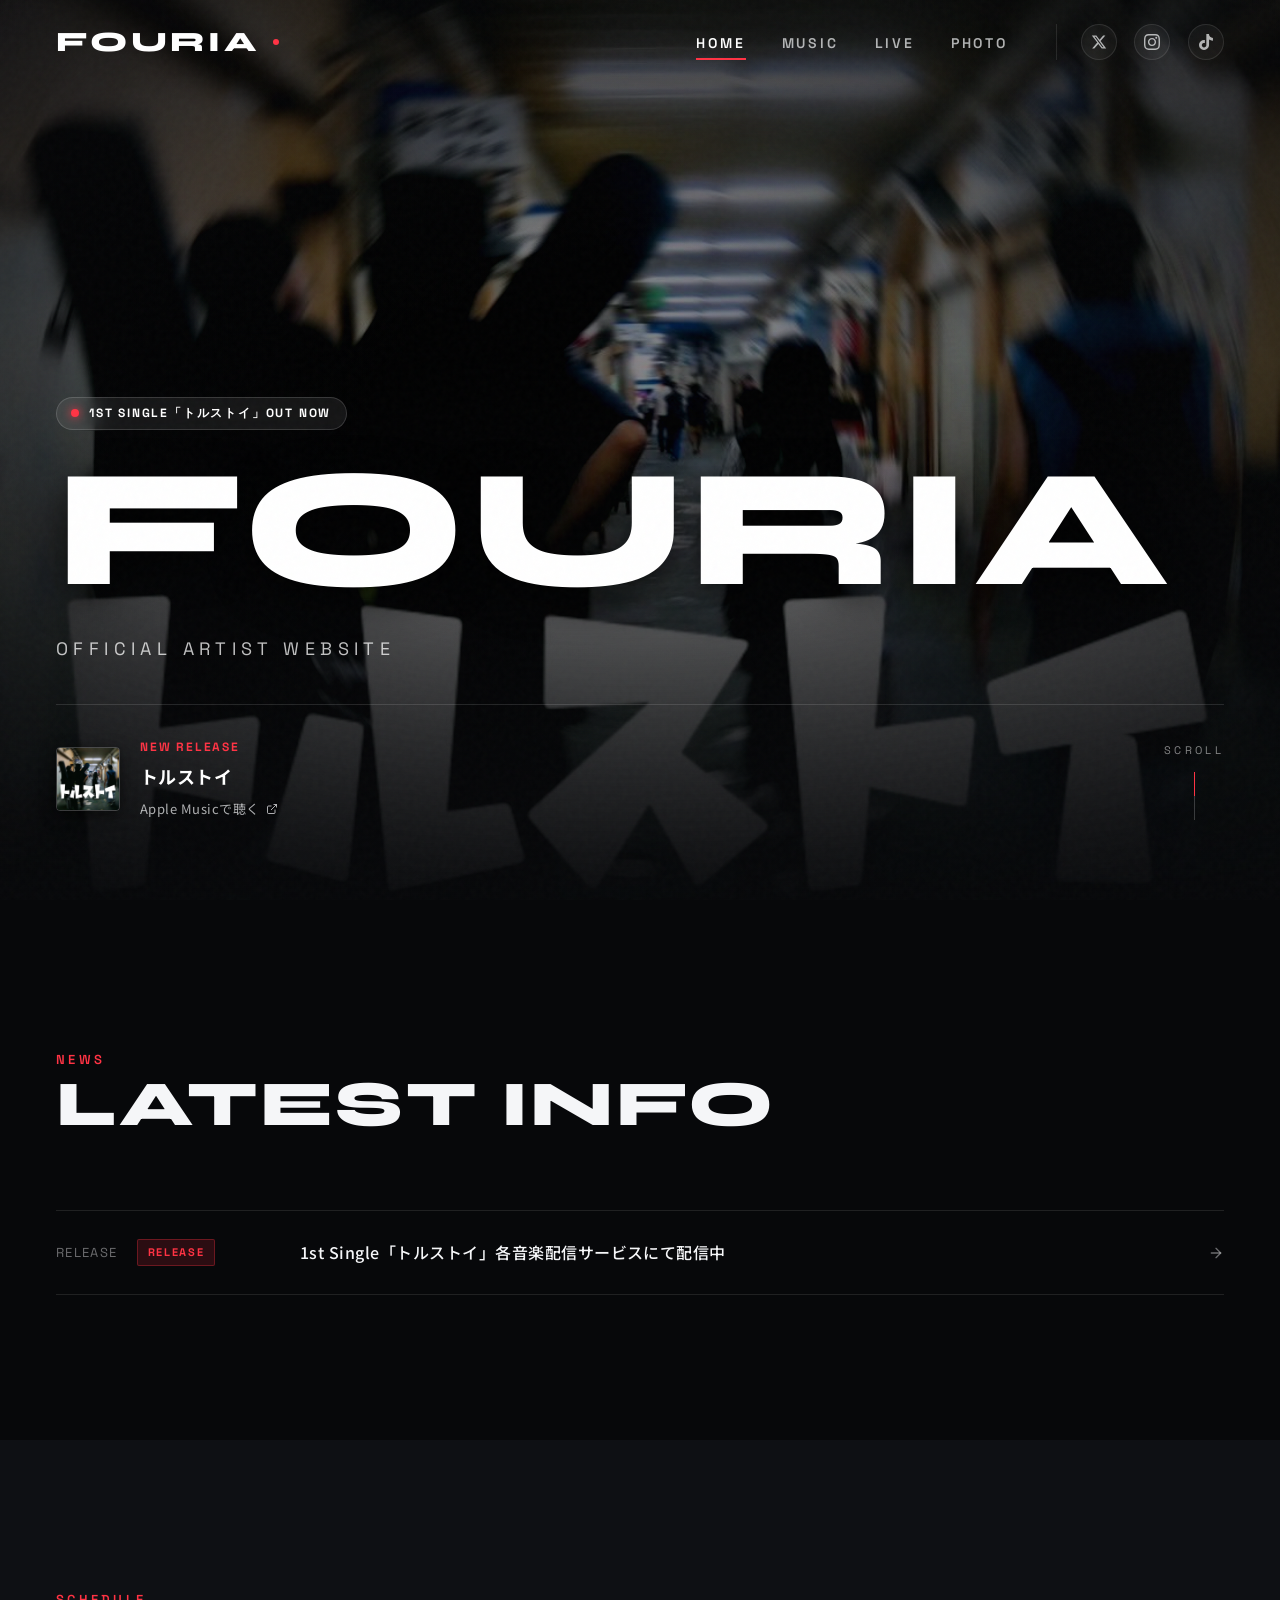
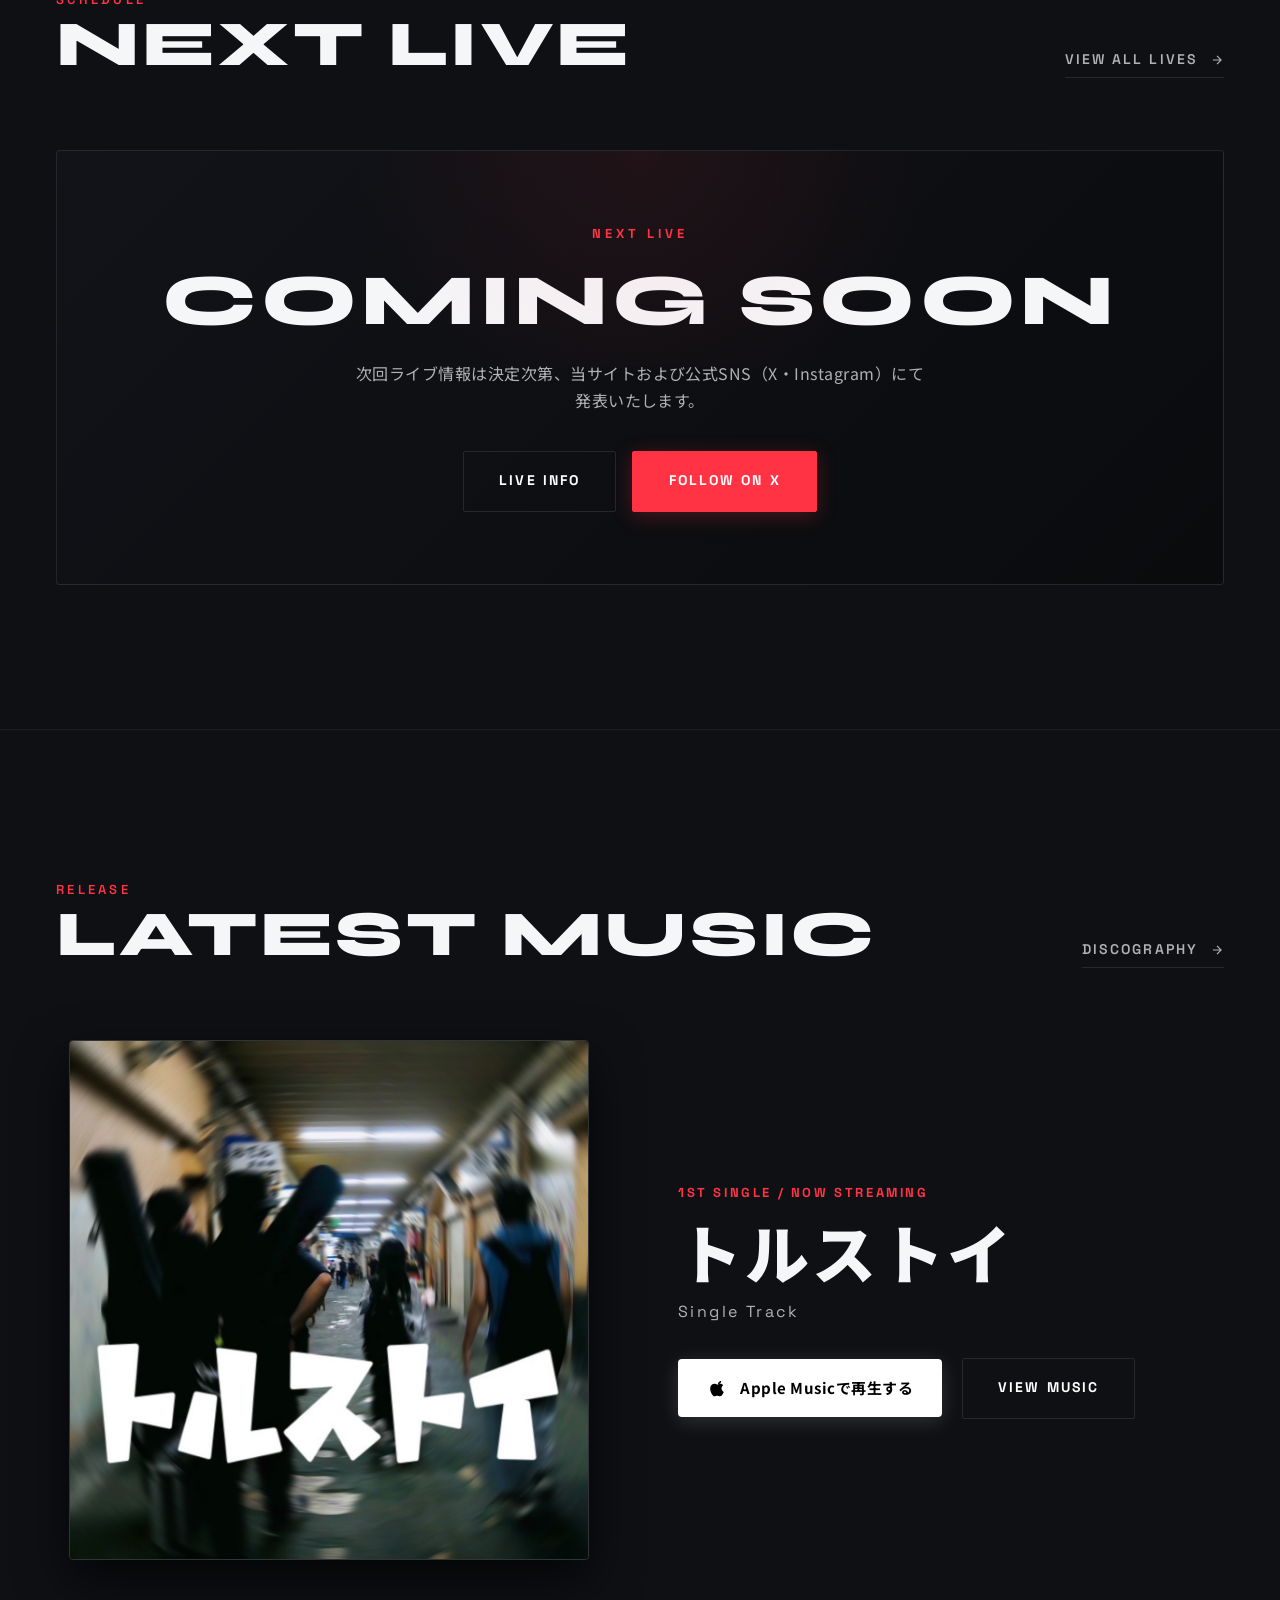
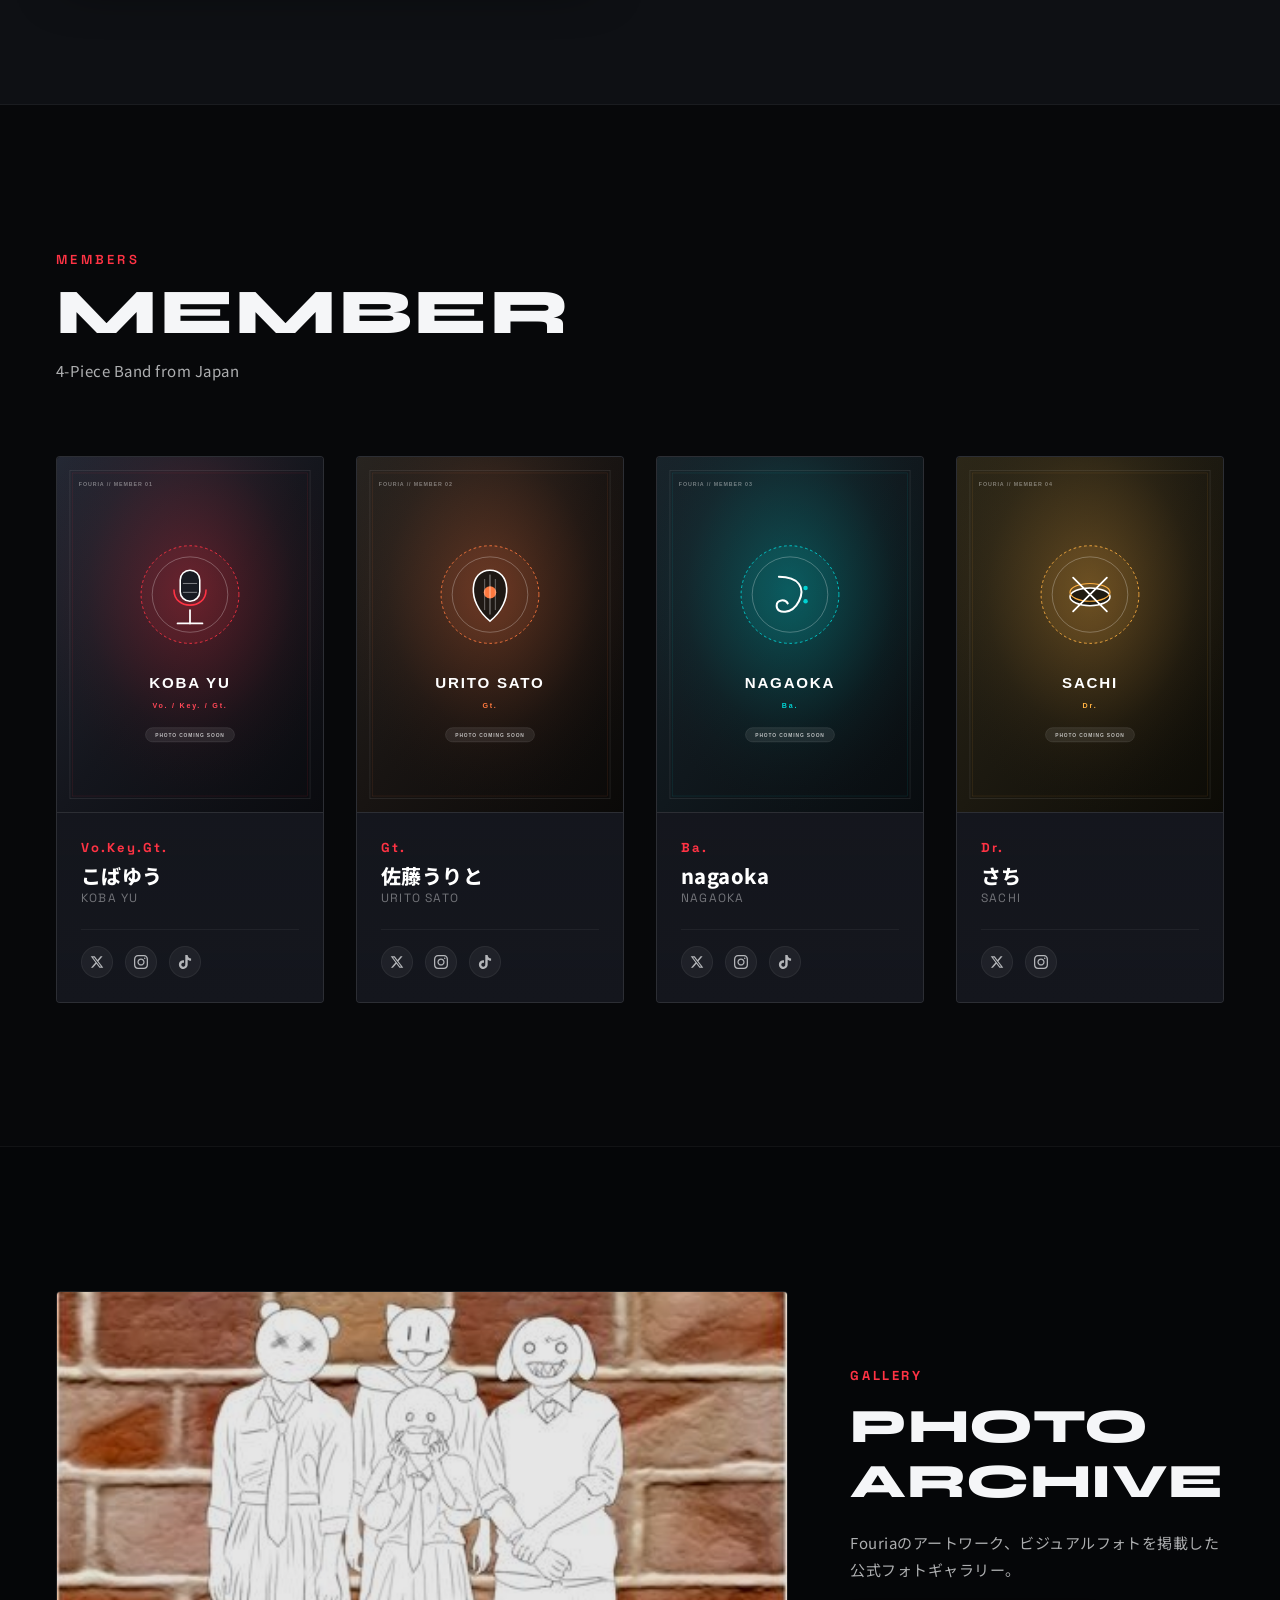
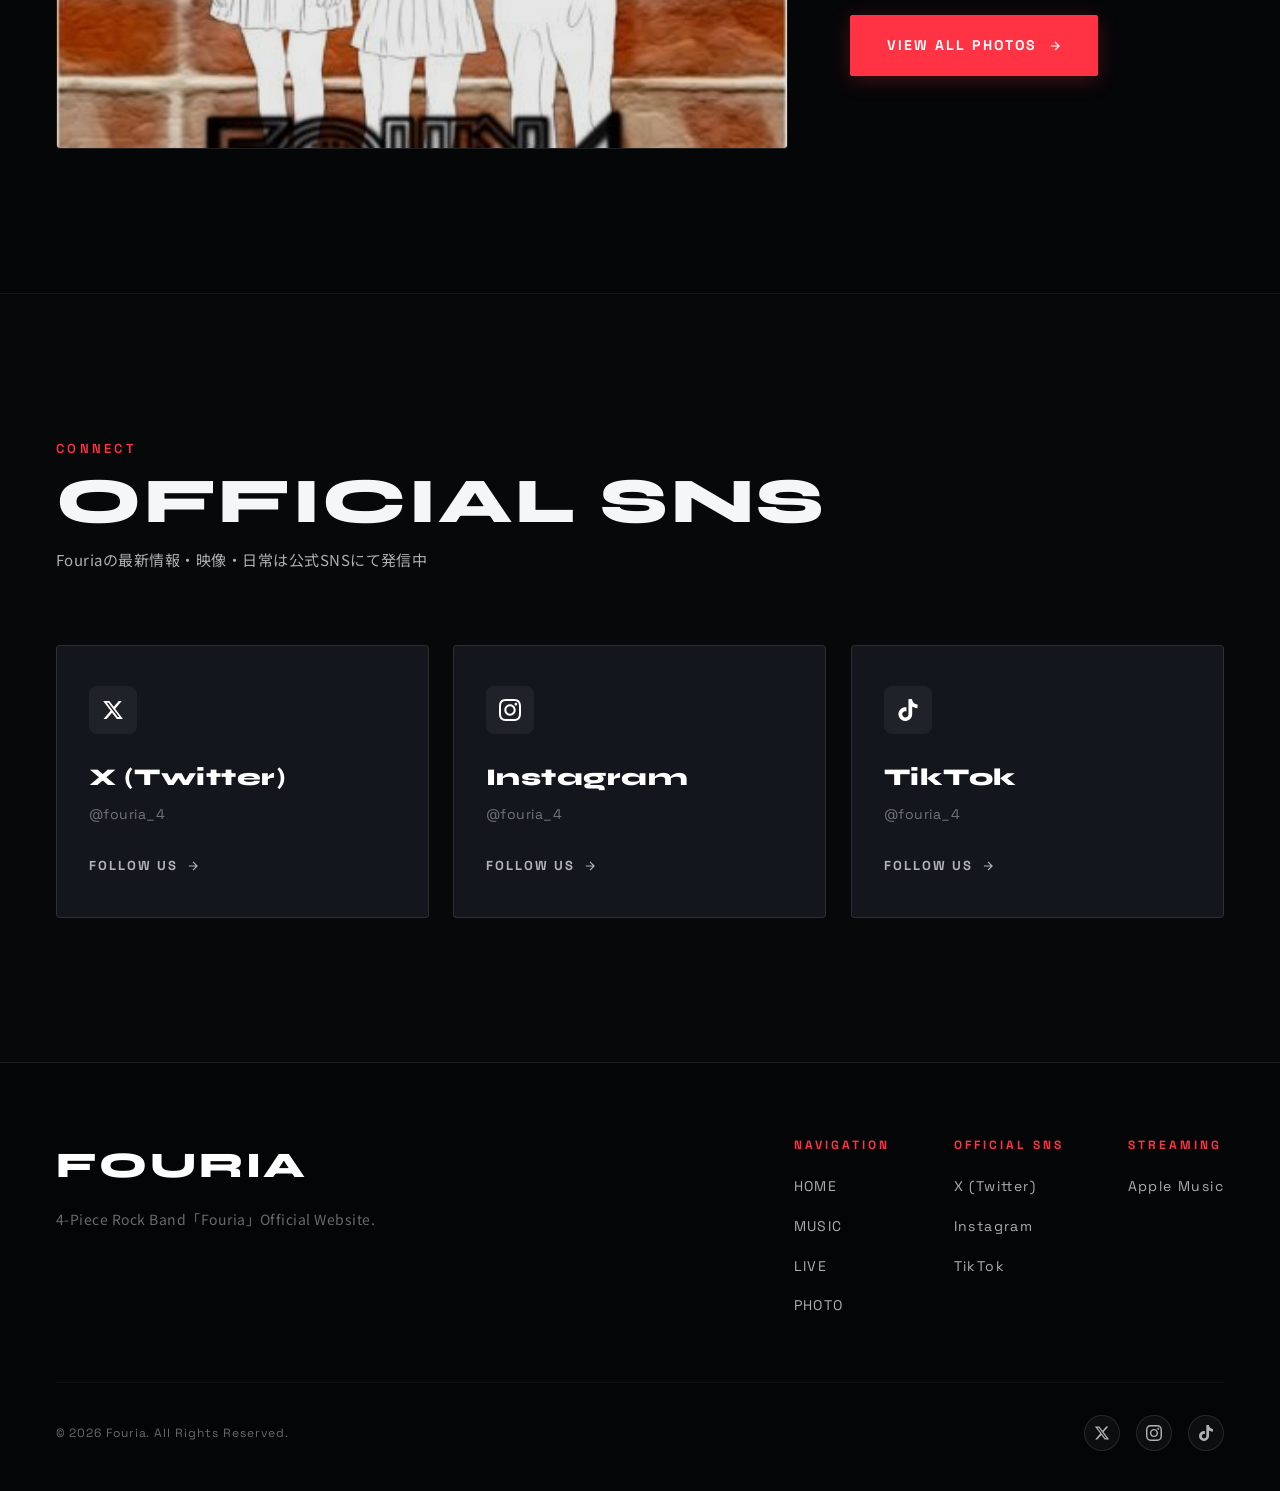
==== index.html @ a2c5ce91 "Create website" ====
<!DOCTYPE html>
<html lang="ja">
<head>
  <meta charset="UTF-8">
  <meta name="viewport" content="width=device-width, initial-scale=1.0">
  <title>Fouria | Official Website</title>
  <meta name="description" content="Fouriaの公式Webサイト。最新の楽曲、ライブ情報、写真などを掲載。">
  <link rel="icon" type="image/svg+xml" href="favicon.svg">

  <!-- Open Graph / OGP -->
  <meta property="og:type" content="website">
  <meta property="og:title" content="Fouria | Official Website">
  <meta property="og:description" content="Fouriaの公式Webサイト。最新の楽曲、ライブ情報、写真などを掲載。">
  <meta property="og:image" content="images/music/tolstoy.jpg">
  <meta name="twitter:card" content="summary_large_image">
  <meta name="twitter:site" content="@fouria_4">

  <!-- Google Fonts -->
  <link rel="preconnect" href="https://fonts.googleapis.com">
  <link rel="preconnect" href="https://fonts.gstatic.com" crossorigin>
  <link href="https://fonts.googleapis.com/css2?family=Noto+Sans+JP:wght@400;500;700;900&family=Space+Grotesk:wght@500;600;700&family=Syne:wght@700;800;900&display=swap" rel="stylesheet">

  <!-- Main Stylesheet -->
  <link rel="stylesheet" href="css/style.css">
</head>
<body data-page="home">

  <!-- ======================================================================
       HEADER / GLOBAL NAVIGATION
       ====================================================================== -->
  <header class="site-header" id="site-header">
    <div class="container header-inner">
      <!-- Band Brand Logo -->
      <a href="index.html" class="site-logo" aria-label="Fouria Official Website">
        <span class="site-logo__text">FOURIA</span>
        <span class="site-logo__dot"></span>
      </a>

      <!-- Desktop Navigation -->
      <nav class="desktop-nav" aria-label="Primary Navigation">
        <ul class="nav-links">
          <li><a href="index.html" class="nav-link active">HOME</a></li>
          <li><a href="music.html" class="nav-link">MUSIC</a></li>
          <li><a href="live.html" class="nav-link">LIVE</a></li>
          <li><a href="photo.html" class="nav-link">PHOTO</a></li>
        </ul>

        <!-- Quick SNS Links -->
        <div class="header-sns">
          <a href="https://x.com/fouria_4?s=11" target="_blank" rel="noopener noreferrer" class="sns-icon-btn" title="Fouria on X" aria-label="Fouria Official X">
            <svg viewBox="0 0 24 24" width="15" height="15"><path fill="currentColor" d="M18.244 2.25h3.308l-7.227 8.26 8.502 11.24H16.17l-5.214-6.817L4.99 21.75H1.68l7.73-8.835L1.254 2.25H8.08l4.713 6.231zm-1.161 17.52h1.833L7.084 4.126H5.117z"/></svg>
          </a>
          <a href="https://www.instagram.com/fouria_4/" target="_blank" rel="noopener noreferrer" class="sns-icon-btn" title="Fouria on Instagram" aria-label="Fouria Official Instagram">
            <svg viewBox="0 0 24 24" width="15" height="15"><path fill="currentColor" d="M12 2.163c3.204 0 3.584.012 4.85.07 3.252.148 4.771 1.691 4.919 4.919.058 1.265.069 1.645.069 4.849 0 3.205-.012 3.584-.069 4.849-.149 3.225-1.664 4.771-4.919 4.919-1.266.058-1.644.07-4.85.07-3.204 0-3.584-.012-4.849-.07-3.26-.149-4.771-1.699-4.919-4.92-.058-1.265-.07-1.644-.07-4.849 0-3.204.013-3.583.07-4.849.149-3.227 1.664-4.771 4.919-4.919 1.266-.057 1.645-.069 4.849-.069zm0-2.163c-3.259 0-3.667.014-4.947.072-4.358.2-6.78 2.618-6.98 6.98-.059 1.281-.073 1.689-.073 4.948 0 3.259.014 3.668.072 4.948.2 4.358 2.618 6.78 6.98 6.98 1.281.058 1.689.072 4.948.072 3.259 0 3.668-.014 4.948-.072 4.354-.2 6.782-2.618 6.979-6.98.059-1.28.073-1.689.073-4.948 0-3.259-.014-3.667-.072-4.947-.196-4.354-2.617-6.78-6.979-6.98-1.281-.059-1.69-.073-4.949-.073zm0 5.838c-3.403 0-6.162 2.759-6.162 6.162s2.759 6.163 6.162 6.163 6.162-2.759 6.162-6.163c0-3.403-2.759-6.162-6.162-6.162zm0 10.162c-2.209 0-4-1.79-4-4 0-2.209 1.791-4 4-4s4 1.791 4 4c0 2.21-1.791 4-4 4zm6.406-11.845c-.796 0-1.441.645-1.441 1.44s.645 1.44 1.441 1.44c.795 0 1.439-.645 1.439-1.44s-.644-1.44-1.439-1.44z"/></svg>
          </a>
          <a href="https://www.tiktok.com/@fouria_4" target="_blank" rel="noopener noreferrer" class="sns-icon-btn" title="Fouria on TikTok" aria-label="Fouria Official TikTok">
            <svg viewBox="0 0 24 24" width="15" height="15"><path fill="currentColor" d="M12.525.02c1.31-.02 2.61-.01 3.91-.02.08 1.53.63 3.09 1.75 4.17 1.12 1.11 2.7 1.62 4.24 1.79v4.03c-1.44-.05-2.89-.35-4.2-.97-.57-.26-1.1-.59-1.62-.93-.01 2.92.01 5.84-.02 8.75-.08 1.4-.54 2.79-1.35 3.94-1.31 1.92-3.58 3.17-5.91 3.21-1.43.08-2.86-.31-4.08-1.03-2.02-1.19-3.44-3.37-3.65-5.71-.02-.5-.03-1-.01-1.49.18-1.9 1.12-3.72 2.58-4.96 1.66-1.44 3.98-2.13 6.15-1.72.02 1.48-.04 2.96-.04 4.44-.99-.32-2.15-.23-3.02.37-.63.41-1.11 1.04-1.36 1.75-.21.51-.24 1.07-.14 1.61.24 1.64 1.82 3.02 3.5 2.87 1.12-.01 2.19-.66 2.77-1.61.19-.33.4-.67.41-1.06.1-1.79.06-3.57.07-5.36.01-4.03-.01-8.05.02-12.07z"/></svg>
          </a>
        </div>
      </nav>

      <!-- Mobile Hamburger Button -->
      <button type="button" class="menu-toggle" aria-label="Toggle menu" aria-expanded="false">
        <span class="menu-toggle__line"></span>
        <span class="menu-toggle__line"></span>
      </button>
    </div>
  </header>

  <!-- Mobile Fullscreen Navigation Overlay -->
  <div class="mobile-nav" id="mobile-nav" aria-hidden="true">
    <ul class="mobile-nav__list">
      <li><a href="index.html" class="mobile-nav__link active"><span class="num">01</span>HOME</a></li>
      <li><a href="music.html" class="mobile-nav__link"><span class="num">02</span>MUSIC</a></li>
      <li><a href="live.html" class="mobile-nav__link"><span class="num">03</span>LIVE</a></li>
      <li><a href="photo.html" class="mobile-nav__link"><span class="num">04</span>PHOTO</a></li>
    </ul>

    <div class="mobile-nav__footer">
      <span class="mobile-nav__sns-label">OFFICIAL SNS</span>
      <div class="mobile-nav__sns-links">
        <a href="https://x.com/fouria_4?s=11" target="_blank" rel="noopener noreferrer" class="sns-icon-btn" aria-label="X">
          <svg viewBox="0 0 24 24" width="16" height="16"><path fill="currentColor" d="M18.244 2.25h3.308l-7.227 8.26 8.502 11.24H16.17l-5.214-6.817L4.99 21.75H1.68l7.73-8.835L1.254 2.25H8.08l4.713 6.231zm-1.161 17.52h1.833L7.084 4.126H5.117z"/></svg>
        </a>
        <a href="https://www.instagram.com/fouria_4/" target="_blank" rel="noopener noreferrer" class="sns-icon-btn" aria-label="Instagram">
          <svg viewBox="0 0 24 24" width="16" height="16"><path fill="currentColor" d="M12 2.163c3.204 0 3.584.012 4.85.07 3.252.148 4.771 1.691 4.919 4.919.058 1.265.069 1.645.069 4.849 0 3.205-.012 3.584-.069 4.849-.149 3.225-1.664 4.771-4.919 4.919-1.266.058-1.644.07-4.85.07-3.204 0-3.584-.012-4.849-.07-3.26-.149-4.771-1.699-4.919-4.92-.058-1.265-.07-1.644-.07-4.849 0-3.204.013-3.583.07-4.849.149-3.227 1.664-4.771 4.919-4.919 1.266-.057 1.645-.069 4.849-.069zm0-2.163c-3.259 0-3.667.014-4.947.072-4.358.2-6.78 2.618-6.98 6.98-.059 1.281-.073 1.689-.073 4.948 0 3.259.014 3.668.072 4.948.2 4.358 2.618 6.78 6.98 6.98 1.281.058 1.689.072 4.948.072 3.259 0 3.668-.014 4.948-.072 4.354-.2 6.782-2.618 6.979-6.98.059-1.28.073-1.689.073-4.948 0-3.259-.014-3.667-.072-4.947-.196-4.354-2.617-6.78-6.979-6.98-1.281-.059-1.69-.073-4.949-.073zm0 5.838c-3.403 0-6.162 2.759-6.162 6.162s2.759 6.163 6.162 6.163 6.162-2.759 6.162-6.163c0-3.403-2.759-6.162-6.162-6.162zm0 10.162c-2.209 0-4-1.79-4-4 0-2.209 1.791-4 4-4s4 1.791 4 4c0 2.21-1.791 4-4 4zm6.406-11.845c-.796 0-1.441.645-1.441 1.44s.645 1.44 1.441 1.44c.795 0 1.439-.645 1.439-1.44s-.644-1.44-1.439-1.44z"/></svg>
        </a>
        <a href="https://www.tiktok.com/@fouria_4" target="_blank" rel="noopener noreferrer" class="sns-icon-btn" aria-label="TikTok">
          <svg viewBox="0 0 24 24" width="16" height="16"><path fill="currentColor" d="M12.525.02c1.31-.02 2.61-.01 3.91-.02.08 1.53.63 3.09 1.75 4.17 1.12 1.11 2.7 1.62 4.24 1.79v4.03c-1.44-.05-2.89-.35-4.2-.97-.57-.26-1.1-.59-1.62-.93-.01 2.92.01 5.84-.02 8.75-.08 1.4-.54 2.79-1.35 3.94-1.31 1.92-3.58 3.17-5.91 3.21-1.43.08-2.86-.31-4.08-1.03-2.02-1.19-3.44-3.37-3.65-5.71-.02-.5-.03-1-.01-1.49.18-1.9 1.12-3.72 2.58-4.96 1.66-1.44 3.98-2.13 6.15-1.72.02 1.48-.04 2.96-.04 4.44-.99-.32-2.15-.23-3.02.37-.63.41-1.11 1.04-1.36 1.75-.21.51-.24 1.07-.14 1.61.24 1.64 1.82 3.02 3.5 2.87 1.12-.01 2.19-.66 2.77-1.61.19-.33.4-.67.41-1.06.1-1.79.06-3.57.07-5.36.01-4.03-.01-8.05.02-12.07z"/></svg>
        </a>
      </div>
    </div>
  </div>

  <main>
    <!-- ======================================================================
         01. HERO SECTION
         ====================================================================== -->
    <section class="hero" id="hero">
      <div class="hero__bg">
        <img src="images/music/tolstoy.jpg" alt="Fouria Artwork" class="hero__bg-img" fetchpriority="high">
        <div class="hero__overlay"></div>
      </div>

      <div class="container hero__content">
        <div class="hero__header-badge">
          <span class="badge-dot"></span>
          <span class="badge-text">1st Single「トルストイ」Out Now</span>
        </div>

        <h1 class="hero__title">FOURIA</h1>
        <p class="hero__sub">Official Artist Website</p>

        <div class="hero__footer-row">
          <!-- Featured Music Teaser inside Hero -->
          <div class="hero__release-teaser">
            <a href="https://music.apple.com/jp/album/%E3%83%88%E3%83%AB%E3%82%B9%E3%83%88%E3%82%A4-single/1781209106" target="_blank" rel="noopener noreferrer" class="hero__release-thumb" aria-label="Listen to Tolstoy on Apple Music">
              <img src="images/music/tolstoy.jpg" alt="トルストイ Artwork">
            </a>
            <div class="hero__release-meta">
              <span class="hero__release-tag">NEW RELEASE</span>
              <span class="hero__release-title">トルストイ</span>
              <a href="https://music.apple.com/jp/album/%E3%83%88%E3%83%AB%E3%82%B9%E3%83%88%E3%82%A4-single/1781209106" target="_blank" rel="noopener noreferrer" class="hero__release-cta">
                <span>Apple Musicで聴く</span>
                <svg viewBox="0 0 24 24" width="12" height="12" fill="none" stroke="currentColor" stroke-width="2"><path d="M18 13v6a2 2 0 0 1-2 2H5a2 2 0 0 1-2-2V8a2 2 0 0 1 2-2h6"></path><polyline points="15 3 21 3 21 9"></polyline><line x1="10" y1="14" x2="21" y2="3"></line></svg>
              </a>
            </div>
          </div>

          <!-- Scroll Down Indicator -->
          <div class="hero__scroll-down" aria-hidden="true">
            <span class="hero__scroll-text">SCROLL</span>
            <div class="hero__scroll-line"></div>
          </div>
        </div>
      </div>
    </section>

    <!-- ======================================================================
         02. LATEST / NEWS SECTION
         ====================================================================== -->
    <section class="section-pad" id="news">
      <div class="container">
        <div class="section-header section-header--flex reveal">
          <div>
            <span class="section-tag">NEWS</span>
            <h2 class="section-title">LATEST INFO</h2>
          </div>
        </div>

        <!-- News items rendered by js/main.js from js/data.js -->
        <div class="news-list reveal" id="home-news-list">
          <noscript>
            <a href="music.html" class="news-item">
              <div class="news-item__meta">
                <span class="news-item__date">RELEASE</span>
                <span class="news-item__badge">RELEASE</span>
              </div>
              <div class="news-item__title">1st Single「トルストイ」各音楽配信サービスにて配信中</div>
              <div class="news-item__arrow">&rarr;</div>
            </a>
          </noscript>
        </div>
      </div>
    </section>

    <!-- ======================================================================
         03. NEXT LIVE SECTION
         ====================================================================== -->
    <section class="section-pad" id="live" style="background-color: var(--color-bg-alt);">
      <div class="container">
        <div class="section-header section-header--flex reveal">
          <div>
            <span class="section-tag">SCHEDULE</span>
            <h2 class="section-title">NEXT LIVE</h2>
          </div>
          <a href="live.html" class="view-more-link">
            <span>VIEW ALL LIVES</span>
            <svg viewBox="0 0 24 24"><path fill="none" stroke="currentColor" stroke-width="2" d="M5 12h14M12 5l7 7-7 7"/></svg>
          </a>
        </div>

        <!-- Live info rendered by js/main.js from js/data.js (Shows COMING SOON if empty) -->
        <div id="home-live-container">
          <!-- Fallback placeholder -->
          <div class="live-coming-card reveal">
            <span class="live-coming__label">NEXT LIVE</span>
            <h3 class="live-coming__title">COMING SOON</h3>
            <p class="live-coming__desc">
              次回ライブ情報は決定次第、当サイトおよび公式SNS（X・Instagram）にて発表いたします。
            </p>
            <div class="live-coming__actions">
              <a href="live.html" class="btn btn-outline">LIVE INFO</a>
              <a href="https://x.com/fouria_4?s=11" target="_blank" rel="noopener noreferrer" class="btn btn-primary">
                FOLLOW ON X
              </a>
            </div>
          </div>
        </div>
      </div>
    </section>

    <!-- ======================================================================
         04. FEATURED / LATEST MUSIC SECTION
         ====================================================================== -->
    <section class="section-pad featured-music" id="music">
      <div class="container">
        <div class="section-header section-header--flex reveal">
          <div>
            <span class="section-tag">RELEASE</span>
            <h2 class="section-title">LATEST MUSIC</h2>
          </div>
          <a href="music.html" class="view-more-link">
            <span>DISCOGRAPHY</span>
            <svg viewBox="0 0 24 24"><path fill="none" stroke="currentColor" stroke-width="2" d="M5 12h14M12 5l7 7-7 7"/></svg>
          </a>
        </div>

        <div class="music-spotlight">
          <!-- Large Artwork with Apple Music Link -->
          <div class="music-spotlight__artwork-wrap reveal">
            <a href="https://music.apple.com/jp/album/%E3%83%88%E3%83%AB%E3%82%B9%E3%83%88%E3%82%A4-single/1781209106" target="_blank" rel="noopener noreferrer" class="music-spotlight__artwork-link" aria-label="Single「トルストイ」をApple Musicで聴く">
              <img src="images/music/tolstoy.jpg" alt="Fouria - トルストイ Jacket Artwork" class="music-spotlight__artwork-img">
              <div class="music-spotlight__play-badge">
                <div class="play-circle">
                  <svg viewBox="0 0 24 24"><polygon fill="currentColor" points="5 3 19 12 5 21 5 3"></polygon></svg>
                </div>
                <span class="play-text">LISTEN ON APPLE MUSIC</span>
              </div>
            </a>
          </div>

          <!-- Track Info & Action -->
          <div class="music-spotlight__info reveal reveal-delay-2">
            <span class="music-spotlight__label">1ST SINGLE / NOW STREAMING</span>
            <h3 class="music-spotlight__title">トルストイ</h3>
            <p class="music-spotlight__type">Single Track</p>
            <div class="music-spotlight__actions">
              <a href="https://music.apple.com/jp/album/%E3%83%88%E3%83%AB%E3%82%B9%E3%83%88%E3%82%A4-single/1781209106" target="_blank" rel="noopener noreferrer" class="btn-applemusic">
                <svg viewBox="0 0 24 24"><path fill="currentColor" d="M18.71 19.5c-.83 1.24-1.71 2.45-3.05 2.47-1.34.03-1.77-.79-3.29-.79-1.53 0-2 .77-3.27.82-1.31.05-2.3-1.32-3.14-2.53C4.25 17 2.94 12.45 4.7 9.39c.87-1.52 2.43-2.48 4.12-2.51 1.28-.02 2.5.87 3.29.87.78 0 2.26-1.07 3.81-.91.65.03 2.47.26 3.64 1.98-.09.06-2.17 1.28-2.15 3.81.03 3.02 2.65 4.03 2.68 4.04-.03.07-.42 1.44-1.38 2.83M15.97 6.37c.61-.75 1.04-1.8 1.01-2.87-.96.04-2.13.64-2.79 1.43-.57.66-1.06 1.73-.93 2.76 1.08.08 2.1-1.01 2.71-1.32z"/></svg>
                <span>Apple Musicで再生する</span>
              </a>
              <a href="music.html" class="btn btn-outline">
                <span>VIEW MUSIC</span>
              </a>
            </div>
          </div>
        </div>
      </div>
    </section>

    <!-- ======================================================================
         05. MEMBER SECTION
         ====================================================================== -->
    <section class="section-pad" id="member">
      <div class="container">
        <div class="section-header reveal">
          <span class="section-tag">MEMBERS</span>
          <h2 class="section-title">MEMBER</h2>
          <p class="section-sub">4-Piece Band from Japan</p>
        </div>

        <!-- 4 Members Grid (Rendered by js/main.js from js/data.js) -->
        <div class="members-grid" id="home-member-grid">
          <!-- Fallback statically for SEO / No-JS -->
          <!-- 1. こばゆう (Vo.Key.Gt.) -->
          <div class="member-card">
            <div class="member-card__photo-wrap">
              <img src="images/members/kobayu.svg" alt="Fouria こばゆう (Vo.Key.Gt.)" class="member-card__img" loading="lazy">
            </div>
            <div class="member-card__body">
              <span class="member-card__part">Vo.Key.Gt.</span>
              <h3 class="member-card__name">こばゆう</h3>
              <span class="member-card__name-en">KOBA YU</span>
              <div class="member-card__sns">
                <a href="https://x.com/youhuax11?s=11" target="_blank" rel="noopener noreferrer" class="member-sns-link" aria-label="こばゆう X"><svg viewBox="0 0 24 24" width="14" height="14"><path fill="currentColor" d="M18.244 2.25h3.308l-7.227 8.26 8.502 11.24H16.17l-5.214-6.817L4.99 21.75H1.68l7.73-8.835L1.254 2.25H8.08l4.713 6.231zm-1.161 17.52h1.833L7.084 4.126H5.117z"/></svg></a>
                <a href="https://www.instagram.com/k_o8yv/" target="_blank" rel="noopener noreferrer" class="member-sns-link" aria-label="こばゆう Instagram"><svg viewBox="0 0 24 24" width="14" height="14"><path fill="currentColor" d="M12 2.163c3.204 0 3.584.012 4.85.07 3.252.148 4.771 1.691 4.919 4.919.058 1.265.069 1.645.069 4.849 0 3.205-.012 3.584-.069 4.849-.149 3.225-1.664 4.771-4.919 4.919-1.266.058-1.644.07-4.85.07-3.204 0-3.584-.012-4.849-.07-3.26-.149-4.771-1.699-4.919-4.92-.058-1.265-.07-1.644-.07-4.849 0-3.204.013-3.583.07-4.849.149-3.227 1.664-4.771 4.919-4.919 1.266-.057 1.645-.069 4.849-.069zm0-2.163c-3.259 0-3.667.014-4.947.072-4.358.2-6.78 2.618-6.98 6.98-.059 1.281-.073 1.689-.073 4.948 0 3.259.014 3.668.072 4.948.2 4.358 2.618 6.78 6.98 6.98 1.281.058 1.689.072 4.948.072 3.259 0 3.668-.014 4.948-.072 4.354-.2 6.782-2.618 6.979-6.98.059-1.28.073-1.689.073-4.948 0-3.259-.014-3.667-.072-4.947-.196-4.354-2.617-6.78-6.979-6.98-1.281-.059-1.69-.073-4.949-.073zm0 5.838c-3.403 0-6.162 2.759-6.162 6.162s2.759 6.163 6.162 6.163 6.162-2.759 6.162-6.163c0-3.403-2.759-6.162-6.162-6.162zm0 10.162c-2.209 0-4-1.79-4-4 0-2.209 1.791-4 4-4s4 1.791 4 4c0 2.21-1.791 4-4 4zm6.406-11.845c-.796 0-1.441.645-1.441 1.44s.645 1.44 1.441 1.44c.795 0 1.439-.645 1.439-1.44s-.644-1.44-1.439-1.44z"/></svg></a>
                <a href="https://www.tiktok.com/@kobahapi07" target="_blank" rel="noopener noreferrer" class="member-sns-link" aria-label="こばゆう TikTok"><svg viewBox="0 0 24 24" width="14" height="14"><path fill="currentColor" d="M12.525.02c1.31-.02 2.61-.01 3.91-.02.08 1.53.63 3.09 1.75 4.17 1.12 1.11 2.7 1.62 4.24 1.79v4.03c-1.44-.05-2.89-.35-4.2-.97-.57-.26-1.1-.59-1.62-.93-.01 2.92.01 5.84-.02 8.75-.08 1.4-.54 2.79-1.35 3.94-1.31 1.92-3.58 3.17-5.91 3.21-1.43.08-2.86-.31-4.08-1.03-2.02-1.19-3.44-3.37-3.65-5.71-.02-.5-.03-1-.01-1.49.18-1.9 1.12-3.72 2.58-4.96 1.66-1.44 3.98-2.13 6.15-1.72.02 1.48-.04 2.96-.04 4.44-.99-.32-2.15-.23-3.02.37-.63.41-1.11 1.04-1.36 1.75-.21.51-.24 1.07-.14 1.61.24 1.64 1.82 3.02 3.5 2.87 1.12-.01 2.19-.66 2.77-1.61.19-.33.4-.67.41-1.06.1-1.79.06-3.57.07-5.36.01-4.03-.01-8.05.02-12.07z"/></svg></a>
              </div>
            </div>
          </div>

          <!-- 2. 佐藤うりと (Gt.) -->
          <div class="member-card">
            <div class="member-card__photo-wrap">
              <img src="images/members/sato_urito.svg" alt="Fouria 佐藤うりと (Gt.)" class="member-card__img" loading="lazy">
            </div>
            <div class="member-card__body">
              <span class="member-card__part">Gt.</span>
              <h3 class="member-card__name">佐藤うりと</h3>
              <span class="member-card__name-en">URITO SATO</span>
              <div class="member-card__sns">
                <a href="https://x.com/uritogt?s=11" target="_blank" rel="noopener noreferrer" class="member-sns-link" aria-label="佐藤うりと X"><svg viewBox="0 0 24 24" width="14" height="14"><path fill="currentColor" d="M18.244 2.25h3.308l-7.227 8.26 8.502 11.24H16.17l-5.214-6.817L4.99 21.75H1.68l7.73-8.835L1.254 2.25H8.08l4.713 6.231zm-1.161 17.52h1.833L7.084 4.126H5.117z"/></svg></a>
                <a href="https://www.instagram.com/uritogt/" target="_blank" rel="noopener noreferrer" class="member-sns-link" aria-label="佐藤うりと Instagram"><svg viewBox="0 0 24 24" width="14" height="14"><path fill="currentColor" d="M12 2.163c3.204 0 3.584.012 4.85.07 3.252.148 4.771 1.691 4.919 4.919.058 1.265.069 1.645.069 4.849 0 3.205-.012 3.584-.069 4.849-.149 3.225-1.664 4.771-4.919 4.919-1.266.058-1.644.07-4.85.07-3.204 0-3.584-.012-4.849-.07-3.26-.149-4.771-1.699-4.919-4.92-.058-1.265-.07-1.644-.07-4.849 0-3.204.013-3.583.07-4.849.149-3.227 1.664-4.771 4.919-4.919 1.266-.057 1.645-.069 4.849-.069zm0-2.163c-3.259 0-3.667.014-4.947.072-4.358.2-6.78 2.618-6.98 6.98-.059 1.281-.073 1.689-.073 4.948 0 3.259.014 3.668.072 4.948.2 4.358 2.618 6.78 6.98 6.98 1.281.058 1.689.072 4.948.072 3.259 0 3.668-.014 4.948-.072 4.354-.2 6.782-2.618 6.979-6.98.059-1.28.073-1.689.073-4.948 0-3.259-.014-3.667-.072-4.947-.196-4.354-2.617-6.78-6.979-6.98-1.281-.059-1.69-.073-4.949-.073zm0 5.838c-3.403 0-6.162 2.759-6.162 6.162s2.759 6.163 6.162 6.163 6.162-2.759 6.162-6.163c0-3.403-2.759-6.162-6.162-6.162zm0 10.162c-2.209 0-4-1.79-4-4 0-2.209 1.791-4 4-4s4 1.791 4 4c0 2.21-1.791 4-4 4zm6.406-11.845c-.796 0-1.441.645-1.441 1.44s.645 1.44 1.441 1.44c.795 0 1.439-.645 1.439-1.44s-.644-1.44-1.439-1.44z"/></svg></a>
                <a href="https://www.tiktok.com/@uritogt" target="_blank" rel="noopener noreferrer" class="member-sns-link" aria-label="佐藤うりと TikTok"><svg viewBox="0 0 24 24" width="14" height="14"><path fill="currentColor" d="M12.525.02c1.31-.02 2.61-.01 3.91-.02.08 1.53.63 3.09 1.75 4.17 1.12 1.11 2.7 1.62 4.24 1.79v4.03c-1.44-.05-2.89-.35-4.2-.97-.57-.26-1.1-.59-1.62-.93-.01 2.92.01 5.84-.02 8.75-.08 1.4-.54 2.79-1.35 3.94-1.31 1.92-3.58 3.17-5.91 3.21-1.43.08-2.86-.31-4.08-1.03-2.02-1.19-3.44-3.37-3.65-5.71-.02-.5-.03-1-.01-1.49.18-1.9 1.12-3.72 2.58-4.96 1.66-1.44 3.98-2.13 6.15-1.72.02 1.48-.04 2.96-.04 4.44-.99-.32-2.15-.23-3.02.37-.63.41-1.11 1.04-1.36 1.75-.21.51-.24 1.07-.14 1.61.24 1.64 1.82 3.02 3.5 2.87 1.12-.01 2.19-.66 2.77-1.61.19-.33.4-.67.41-1.06.1-1.79.06-3.57.07-5.36.01-4.03-.01-8.05.02-12.07z"/></svg></a>
              </div>
            </div>
          </div>

          <!-- 3. nagaoka (Ba.) -->
          <div class="member-card">
            <div class="member-card__photo-wrap">
              <img src="images/members/nagaoka.svg" alt="Fouria nagaoka (Ba.)" class="member-card__img" loading="lazy">
            </div>
            <div class="member-card__body">
              <span class="member-card__part">Ba.</span>
              <h3 class="member-card__name">nagaoka</h3>
              <span class="member-card__name-en">NAGAOKA</span>
              <div class="member-card__sns">
                <a href="https://x.com/n_boc4?s=11" target="_blank" rel="noopener noreferrer" class="member-sns-link" aria-label="nagaoka X"><svg viewBox="0 0 24 24" width="14" height="14"><path fill="currentColor" d="M18.244 2.25h3.308l-7.227 8.26 8.502 11.24H16.17l-5.214-6.817L4.99 21.75H1.68l7.73-8.835L1.254 2.25H8.08l4.713 6.231zm-1.161 17.52h1.833L7.084 4.126H5.117z"/></svg></a>
                <a href="https://www.instagram.com/_ngokbb/" target="_blank" rel="noopener noreferrer" class="member-sns-link" aria-label="nagaoka Instagram"><svg viewBox="0 0 24 24" width="14" height="14"><path fill="currentColor" d="M12 2.163c3.204 0 3.584.012 4.85.07 3.252.148 4.771 1.691 4.919 4.919.058 1.265.069 1.645.069 4.849 0 3.205-.012 3.584-.069 4.849-.149 3.225-1.664 4.771-4.919 4.919-1.266.058-1.644.07-4.85.07-3.204 0-3.584-.012-4.849-.07-3.26-.149-4.771-1.699-4.919-4.92-.058-1.265-.07-1.644-.07-4.849 0-3.204.013-3.583.07-4.849.149-3.227 1.664-4.771 4.919-4.919 1.266-.057 1.645-.069 4.849-.069zm0-2.163c-3.259 0-3.667.014-4.947.072-4.358.2-6.78 2.618-6.98 6.98-.059 1.281-.073 1.689-.073 4.948 0 3.259.014 3.668.072 4.948.2 4.358 2.618 6.78 6.98 6.98 1.281.058 1.689.072 4.948.072 3.259 0 3.668-.014 4.948-.072 4.354-.2 6.782-2.618 6.979-6.98.059-1.28.073-1.689.073-4.948 0-3.259-.014-3.667-.072-4.947-.196-4.354-2.617-6.78-6.979-6.98-1.281-.059-1.69-.073-4.949-.073zm0 5.838c-3.403 0-6.162 2.759-6.162 6.162s2.759 6.163 6.162 6.163 6.162-2.759 6.162-6.163c0-3.403-2.759-6.162-6.162-6.162zm0 10.162c-2.209 0-4-1.79-4-4 0-2.209 1.791-4 4-4s4 1.791 4 4c0 2.21-1.791 4-4 4zm6.406-11.845c-.796 0-1.441.645-1.441 1.44s.645 1.44 1.441 1.44c.795 0 1.439-.645 1.439-1.44s-.644-1.44-1.439-1.44z"/></svg></a>
                <a href="https://www.tiktok.com/@ngok77b" target="_blank" rel="noopener noreferrer" class="member-sns-link" aria-label="nagaoka TikTok"><svg viewBox="0 0 24 24" width="14" height="14"><path fill="currentColor" d="M12.525.02c1.31-.02 2.61-.01 3.91-.02.08 1.53.63 3.09 1.75 4.17 1.12 1.11 2.7 1.62 4.24 1.79v4.03c-1.44-.05-2.89-.35-4.2-.97-.57-.26-1.1-.59-1.62-.93-.01 2.92.01 5.84-.02 8.75-.08 1.4-.54 2.79-1.35 3.94-1.31 1.92-3.58 3.17-5.91 3.21-1.43.08-2.86-.31-4.08-1.03-2.02-1.19-3.44-3.37-3.65-5.71-.02-.5-.03-1-.01-1.49.18-1.9 1.12-3.72 2.58-4.96 1.66-1.44 3.98-2.13 6.15-1.72.02 1.48-.04 2.96-.04 4.44-.99-.32-2.15-.23-3.02.37-.63.41-1.11 1.04-1.36 1.75-.21.51-.24 1.07-.14 1.61.24 1.64 1.82 3.02 3.5 2.87 1.12-.01 2.19-.66 2.77-1.61.19-.33.4-.67.41-1.06.1-1.79.06-3.57.07-5.36.01-4.03-.01-8.05.02-12.07z"/></svg></a>
              </div>
            </div>
          </div>

          <!-- 4. さち (Dr.) -->
          <div class="member-card">
            <div class="member-card__photo-wrap">
              <img src="images/members/sachi.svg" alt="Fouria さち (Dr.)" class="member-card__img" loading="lazy">
            </div>
            <div class="member-card__body">
              <span class="member-card__part">Dr.</span>
              <h3 class="member-card__name">さち</h3>
              <span class="member-card__name-en">SACHI</span>
              <div class="member-card__sns">
                <a href="https://x.com/sa_cch_i_7?s=11" target="_blank" rel="noopener noreferrer" class="member-sns-link" aria-label="さち X"><svg viewBox="0 0 24 24" width="14" height="14"><path fill="currentColor" d="M18.244 2.25h3.308l-7.227 8.26 8.502 11.24H16.17l-5.214-6.817L4.99 21.75H1.68l7.73-8.835L1.254 2.25H8.08l4.713 6.231zm-1.161 17.52h1.833L7.084 4.126H5.117z"/></svg></a>
                <a href="https://www.instagram.com/s_achi_y07/" target="_blank" rel="noopener noreferrer" class="member-sns-link" aria-label="さち Instagram"><svg viewBox="0 0 24 24" width="14" height="14"><path fill="currentColor" d="M12 2.163c3.204 0 3.584.012 4.85.07 3.252.148 4.771 1.691 4.919 4.919.058 1.265.069 1.645.069 4.849 0 3.205-.012 3.584-.069 4.849-.149 3.225-1.664 4.771-4.919 4.919-1.266.058-1.644.07-4.85.07-3.204 0-3.584-.012-4.849-.07-3.26-.149-4.771-1.699-4.919-4.92-.058-1.265-.07-1.644-.07-4.849 0-3.204.013-3.583.07-4.849.149-3.227 1.664-4.771 4.919-4.919 1.266-.057 1.645-.069 4.849-.069zm0-2.163c-3.259 0-3.667.014-4.947.072-4.358.2-6.78 2.618-6.98 6.98-.059 1.281-.073 1.689-.073 4.948 0 3.259.014 3.668.072 4.948.2 4.358 2.618 6.78 6.98 6.98 1.281.058 1.689.072 4.948.072 3.259 0 3.668-.014 4.948-.072 4.354-.2 6.782-2.618 6.979-6.98.059-1.28.073-1.689.073-4.948 0-3.259-.014-3.667-.072-4.947-.196-4.354-2.617-6.78-6.979-6.98-1.281-.059-1.69-.073-4.949-.073zm0 5.838c-3.403 0-6.162 2.759-6.162 6.162s2.759 6.163 6.162 6.163 6.162-2.759 6.162-6.163c0-3.403-2.759-6.162-6.162-6.162zm0 10.162c-2.209 0-4-1.79-4-4 0-2.209 1.791-4 4-4s4 1.791 4 4c0 2.21-1.791 4-4 4zm6.406-11.845c-.796 0-1.441.645-1.441 1.44s.645 1.44 1.441 1.44c.795 0 1.439-.645 1.439-1.44s-.644-1.44-1.439-1.44z"/></svg></a>
              </div>
            </div>
          </div>
        </div>
      </div>
    </section>

    <!-- ======================================================================
         06. PHOTO TEASER SECTION
         ====================================================================== -->
    <section class="section-pad photo-teaser" id="photo-teaser">
      <div class="container">
        <div class="photo-teaser__grid">
          <div class="photo-teaser__main-frame reveal">
            <img src="images/logo/fouria_icon.jpg" alt="Fouria Official Visual" loading="lazy">
          </div>
          <div class="photo-teaser__info reveal reveal-delay-2">
            <span class="photo-teaser__tag">GALLERY</span>
            <h2 class="photo-teaser__title">PHOTO ARCHIVE</h2>
            <p class="photo-teaser__desc">
              Fouriaのアートワーク、ビジュアルフォトを掲載した公式フォトギャラリー。
            </p>
            <div>
              <a href="photo.html" class="btn btn-primary">
                <span>VIEW ALL PHOTOS</span>
                <svg viewBox="0 0 24 24" width="14" height="14" fill="none" stroke="currentColor" stroke-width="2"><path d="M5 12h14M12 5l7 7-7 7"/></svg>
              </a>
            </div>
          </div>
        </div>
      </div>
    </section>

    <!-- ======================================================================
         07. CONNECT / SNS SECTION
         ====================================================================== -->
    <section class="section-pad sns-section" id="sns">
      <div class="container">
        <div class="section-header reveal">
          <span class="section-tag">CONNECT</span>
          <h2 class="section-title">OFFICIAL SNS</h2>
          <p class="section-sub">Fouriaの最新情報・映像・日常は公式SNSにて発信中</p>
        </div>

        <div class="sns-cards-grid">
          <!-- X -->
          <a href="https://x.com/fouria_4?s=11" target="_blank" rel="noopener noreferrer" class="sns-card reveal reveal-delay-1" aria-label="Fouria Official X">
            <div class="sns-card__icon-box">
              <svg viewBox="0 0 24 24"><path fill="currentColor" d="M18.244 2.25h3.308l-7.227 8.26 8.502 11.24H16.17l-5.214-6.817L4.99 21.75H1.68l7.73-8.835L1.254 2.25H8.08l4.713 6.231zm-1.161 17.52h1.833L7.084 4.126H5.117z"/></svg>
            </div>
            <h3 class="sns-card__service">X (Twitter)</h3>
            <span class="sns-card__handle">@fouria_4</span>
            <span class="sns-card__link">
              <span>FOLLOW US</span>
              <svg viewBox="0 0 24 24" width="14" height="14" fill="none" stroke="currentColor" stroke-width="2"><path d="M5 12h14M12 5l7 7-7 7"/></svg>
            </span>
          </a>

          <!-- Instagram -->
          <a href="https://www.instagram.com/fouria_4/" target="_blank" rel="noopener noreferrer" class="sns-card reveal reveal-delay-2" aria-label="Fouria Official Instagram">
            <div class="sns-card__icon-box">
              <svg viewBox="0 0 24 24"><path fill="currentColor" d="M12 2.163c3.204 0 3.584.012 4.85.07 3.252.148 4.771 1.691 4.919 4.919.058 1.265.069 1.645.069 4.849 0 3.205-.012 3.584-.069 4.849-.149 3.225-1.664 4.771-4.919 4.919-1.266.058-1.644.07-4.85.07-3.204 0-3.584-.012-4.849-.07-3.26-.149-4.771-1.699-4.919-4.92-.058-1.265-.07-1.644-.07-4.849 0-3.204.013-3.583.07-4.849.149-3.227 1.664-4.771 4.919-4.919 1.266-.057 1.645-.069 4.849-.069zm0-2.163c-3.259 0-3.667.014-4.947.072-4.358.2-6.78 2.618-6.98 6.98-.059 1.281-.073 1.689-.073 4.948 0 3.259.014 3.668.072 4.948.2 4.358 2.618 6.78 6.98 6.98 1.281.058 1.689.072 4.948.072 3.259 0 3.668-.014 4.948-.072 4.354-.2 6.782-2.618 6.979-6.98.059-1.28.073-1.689.073-4.948 0-3.259-.014-3.667-.072-4.947-.196-4.354-2.617-6.78-6.979-6.98-1.281-.059-1.69-.073-4.949-.073zm0 5.838c-3.403 0-6.162 2.759-6.162 6.162s2.759 6.163 6.162 6.163 6.162-2.759 6.162-6.163c0-3.403-2.759-6.162-6.162-6.162zm0 10.162c-2.209 0-4-1.79-4-4 0-2.209 1.791-4 4-4s4 1.791 4 4c0 2.21-1.791 4-4 4zm6.406-11.845c-.796 0-1.441.645-1.441 1.44s.645 1.44 1.441 1.44c.795 0 1.439-.645 1.439-1.44s-.644-1.44-1.439-1.44z"/></svg>
            </div>
            <h3 class="sns-card__service">Instagram</h3>
            <span class="sns-card__handle">@fouria_4</span>
            <span class="sns-card__link">
              <span>FOLLOW US</span>
              <svg viewBox="0 0 24 24" width="14" height="14" fill="none" stroke="currentColor" stroke-width="2"><path d="M5 12h14M12 5l7 7-7 7"/></svg>
            </span>
          </a>

          <!-- TikTok -->
          <a href="https://www.tiktok.com/@fouria_4" target="_blank" rel="noopener noreferrer" class="sns-card reveal reveal-delay-3" aria-label="Fouria Official TikTok">
            <div class="sns-card__icon-box">
              <svg viewBox="0 0 24 24"><path fill="currentColor" d="M12.525.02c1.31-.02 2.61-.01 3.91-.02.08 1.53.63 3.09 1.75 4.17 1.12 1.11 2.7 1.62 4.24 1.79v4.03c-1.44-.05-2.89-.35-4.2-.97-.57-.26-1.1-.59-1.62-.93-.01 2.92.01 5.84-.02 8.75-.08 1.4-.54 2.79-1.35 3.94-1.31 1.92-3.58 3.17-5.91 3.21-1.43.08-2.86-.31-4.08-1.03-2.02-1.19-3.44-3.37-3.65-5.71-.02-.5-.03-1-.01-1.49.18-1.9 1.12-3.72 2.58-4.96 1.66-1.44 3.98-2.13 6.15-1.72.02 1.48-.04 2.96-.04 4.44-.99-.32-2.15-.23-3.02.37-.63.41-1.11 1.04-1.36 1.75-.21.51-.24 1.07-.14 1.61.24 1.64 1.82 3.02 3.5 2.87 1.12-.01 2.19-.66 2.77-1.61.19-.33.4-.67.41-1.06.1-1.79.06-3.57.07-5.36.01-4.03-.01-8.05.02-12.07z"/></svg>
            </div>
            <h3 class="sns-card__service">TikTok</h3>
            <span class="sns-card__handle">@fouria_4</span>
            <span class="sns-card__link">
              <span>FOLLOW US</span>
              <svg viewBox="0 0 24 24" width="14" height="14" fill="none" stroke="currentColor" stroke-width="2"><path d="M5 12h14M12 5l7 7-7 7"/></svg>
            </span>
          </a>
        </div>
      </div>
    </section>
  </main>

  <!-- ======================================================================
       FOOTER
       ====================================================================== -->
  <footer class="site-footer">
    <div class="container">
      <div class="footer-top">
        <div class="footer-brand">
          <span class="footer-logo">FOURIA</span>
          <p class="footer-desc">
            4-Piece Rock Band「Fouria」Official Website.
          </p>
        </div>

        <div class="footer-nav">
          <div class="footer-nav-col">
            <span class="footer-nav-col__title">NAVIGATION</span>
            <ul class="footer-links">
              <li><a href="index.html" class="footer-link">HOME</a></li>
              <li><a href="music.html" class="footer-link">MUSIC</a></li>
              <li><a href="live.html" class="footer-link">LIVE</a></li>
              <li><a href="photo.html" class="footer-link">PHOTO</a></li>
            </ul>
          </div>

          <div class="footer-nav-col">
            <span class="footer-nav-col__title">OFFICIAL SNS</span>
            <ul class="footer-links">
              <li><a href="https://x.com/fouria_4?s=11" target="_blank" rel="noopener noreferrer" class="footer-link">X (Twitter)</a></li>
              <li><a href="https://www.instagram.com/fouria_4/" target="_blank" rel="noopener noreferrer" class="footer-link">Instagram</a></li>
              <li><a href="https://www.tiktok.com/@fouria_4" target="_blank" rel="noopener noreferrer" class="footer-link">TikTok</a></li>
            </ul>
          </div>

          <div class="footer-nav-col">
            <span class="footer-nav-col__title">STREAMING</span>
            <ul class="footer-links">
              <li><a href="https://music.apple.com/jp/album/%E3%83%88%E3%83%AB%E3%82%B9%E3%83%88%E3%82%A4-single/1781209106" target="_blank" rel="noopener noreferrer" class="footer-link">Apple Music</a></li>
            </ul>
          </div>
        </div>
      </div>

      <div class="footer-bottom">
        <p class="footer-copy">&copy; <span id="current-year">2026</span> Fouria. All Rights Reserved.</p>
        <div class="footer-sns-row">
          <a href="https://x.com/fouria_4?s=11" target="_blank" rel="noopener noreferrer" class="sns-icon-btn" aria-label="X">
            <svg viewBox="0 0 24 24" width="14" height="14"><path fill="currentColor" d="M18.244 2.25h3.308l-7.227 8.26 8.502 11.24H16.17l-5.214-6.817L4.99 21.75H1.68l7.73-8.835L1.254 2.25H8.08l4.713 6.231zm-1.161 17.52h1.833L7.084 4.126H5.117z"/></svg>
          </a>
          <a href="https://www.instagram.com/fouria_4/" target="_blank" rel="noopener noreferrer" class="sns-icon-btn" aria-label="Instagram">
            <svg viewBox="0 0 24 24" width="14" height="14"><path fill="currentColor" d="M12 2.163c3.204 0 3.584.012 4.85.07 3.252.148 4.771 1.691 4.919 4.919.058 1.265.069 1.645.069 4.849 0 3.205-.012 3.584-.069 4.849-.149 3.225-1.664 4.771-4.919 4.919-1.266.058-1.644.07-4.85.07-3.204 0-3.584-.012-4.849-.07-3.26-.149-4.771-1.699-4.919-4.92-.058-1.265-.07-1.644-.07-4.849 0-3.204.013-3.583.07-4.849.149-3.227 1.664-4.771 4.919-4.919 1.266-.057 1.645-.069 4.849-.069zm0-2.163c-3.259 0-3.667.014-4.947.072-4.358.2-6.78 2.618-6.98 6.98-.059 1.281-.073 1.689-.073 4.948 0 3.259.014 3.668.072 4.948.2 4.358 2.618 6.78 6.98 6.98 1.281.058 1.689.072 4.948.072 3.259 0 3.668-.014 4.948-.072 4.354-.2 6.782-2.618 6.979-6.98.059-1.28.073-1.689.073-4.948 0-3.259-.014-3.667-.072-4.947-.196-4.354-2.617-6.78-6.979-6.98-1.281-.059-1.69-.073-4.949-.073zm0 5.838c-3.403 0-6.162 2.759-6.162 6.162s2.759 6.163 6.162 6.163 6.162-2.759 6.162-6.163c0-3.403-2.759-6.162-6.162-6.162zm0 10.162c-2.209 0-4-1.79-4-4 0-2.209 1.791-4 4-4s4 1.791 4 4c0 2.21-1.791 4-4 4zm6.406-11.845c-.796 0-1.441.645-1.441 1.44s.645 1.44 1.441 1.44c.795 0 1.439-.645 1.439-1.44s-.644-1.44-1.439-1.44z"/></svg>
          </a>
          <a href="https://www.tiktok.com/@fouria_4" target="_blank" rel="noopener noreferrer" class="sns-icon-btn" aria-label="TikTok">
            <svg viewBox="0 0 24 24" width="14" height="14"><path fill="currentColor" d="M12.525.02c1.31-.02 2.61-.01 3.91-.02.08 1.53.63 3.09 1.75 4.17 1.12 1.11 2.7 1.62 4.24 1.79v4.03c-1.44-.05-2.89-.35-4.2-.97-.57-.26-1.1-.59-1.62-.93-.01 2.92.01 5.84-.02 8.75-.08 1.4-.54 2.79-1.35 3.94-1.31 1.92-3.58 3.17-5.91 3.21-1.43.08-2.86-.31-4.08-1.03-2.02-1.19-3.44-3.37-3.65-5.71-.02-.5-.03-1-.01-1.49.18-1.9 1.12-3.72 2.58-4.96 1.66-1.44 3.98-2.13 6.15-1.72.02 1.48-.04 2.96-.04 4.44-.99-.32-2.15-.23-3.02.37-.63.41-1.11 1.04-1.36 1.75-.21.51-.24 1.07-.14 1.61.24 1.64 1.82 3.02 3.5 2.87 1.12-.01 2.19-.66 2.77-1.61.19-.33.4-.67.41-1.06.1-1.79.06-3.57.07-5.36.01-4.03-.01-8.05.02-12.07z"/></svg>
          </a>
        </div>
      </div>
    </div>
  </footer>

  <!-- Scripts -->
  <script src="js/data.js"></script>
  <script src="js/main.js"></script>
</body>
</html>
---- css/style.css ----
/* ==========================================================================
   Fouria Official Website - Main Stylesheet
   ========================================================================== */

/* --------------------------------------------------------------------------
   01. Custom Properties (Theme Variables)
   -------------------------------------------------------------------------- */
:root {
  /* Colors */
  --color-bg: #07080a;
  --color-bg-alt: #0e1014;
  --color-surface: #14161d;
  --color-surface-hover: #1b1e27;
  --color-border: rgba(255, 255, 255, 0.1);
  --color-border-hover: rgba(255, 255, 255, 0.3);
  --color-border-subtle: rgba(255, 255, 255, 0.05);

  --color-text-main: #f5f6f8;
  --color-text-secondary: rgba(245, 246, 248, 0.7);
  --color-text-muted: rgba(245, 246, 248, 0.42);

  --color-accent: #ff3344;
  --color-accent-glow: rgba(255, 51, 68, 0.35);
  --color-accent-dark: #b81423;

  /* Typography */
  --font-en-display: 'Syne', -apple-system, BlinkMacSystemFont, sans-serif;
  --font-en-mono: 'Space Grotesk', monospace, sans-serif;
  --font-body: 'Noto Sans JP', -apple-system, BlinkMacSystemFont, sans-serif;

  /* Spacing */
  --container-max: 1360px;
  --container-pad: clamp(1.25rem, 5vw, 3.5rem);
  --section-pad-y: clamp(5rem, 12vw, 9rem);

  /* Transitions */
  --transition-fast: 0.2s cubic-bezier(0.16, 1, 0.3, 1);
  --transition-base: 0.35s cubic-bezier(0.16, 1, 0.3, 1);
  --transition-slow: 0.7s cubic-bezier(0.16, 1, 0.3, 1);

  /* Z-index */
  --z-header: 1000;
  --z-nav-overlay: 900;
  --z-lightbox: 2000;
}

/* --------------------------------------------------------------------------
   02. Reset & Base Setup
   -------------------------------------------------------------------------- */
*, *::before, *::after {
  box-sizing: border-box;
  margin: 0;
  padding: 0;
}

html {
  font-size: 16px;
  scroll-behavior: smooth;
  -webkit-text-size-adjust: 100%;
  background-color: var(--color-bg);
  color: var(--color-text-main);
  overflow-x: hidden;
}

body {
  font-family: var(--font-body);
  font-weight: 400;
  line-height: 1.7;
  letter-spacing: 0.03em;
  background-color: var(--color-bg);
  color: var(--color-text-main);
  min-height: 100vh;
  position: relative;
  overflow-x: hidden;
  -webkit-font-smoothing: antialiased;
  -moz-osx-font-smoothing: grayscale;
}

/* Grain texture overlay for indie/rock texture */
body::before {
  content: "";
  position: fixed;
  top: 0;
  left: 0;
  width: 100vw;
  height: 100vh;
  pointer-events: none;
  z-index: 9999;
  opacity: 0.025;
  background-image: url("data:image/svg+xml,%3Csvg viewBox='0 0 200 200' xmlns='http://www.w3.org/2000/svg'%3E%3Cfilter id='noiseFilter'%3E%3CfeTurbulence type='fractalNoise' baseFrequency='0.8' numOctaves='3' stitchTiles='stitch'/%3E%3C/filter%3E%3Crect width='100%25' height='100%25' filter='url(%23noiseFilter)'/%3E%3C/svg%3E");
}

img, svg, picture {
  display: block;
  max-width: 100%;
  height: auto;
}

a {
  color: inherit;
  text-decoration: none;
  transition: color var(--transition-fast), opacity var(--transition-fast);
}

button {
  font-family: inherit;
  background: none;
  border: none;
  color: inherit;
  cursor: pointer;
  padding: 0;
}

ul, ol {
  list-style: none;
}

/* Custom Scrollbar */
::-webkit-scrollbar {
  width: 8px;
}
::-webkit-scrollbar-track {
  background: var(--color-bg);
}
::-webkit-scrollbar-thumb {
  background: #252830;
  border-radius: 4px;
}
::-webkit-scrollbar-thumb:hover {
  background: #3c404d;
}

/* Focus styles for keyboard accessibility */
a:focus-visible,
button:focus-visible,
input:focus-visible {
  outline: 2px solid var(--color-accent);
  outline-offset: 4px;
}

/* --------------------------------------------------------------------------
   03. Typography & Utilities
   -------------------------------------------------------------------------- */
.container {
  width: 100%;
  max-width: var(--container-max);
  margin-left: auto;
  margin-right: auto;
  padding-left: var(--container-pad);
  padding-right: var(--container-pad);
}

.section-pad {
  padding-top: var(--section-pad-y);
  padding-bottom: var(--section-pad-y);
}

/* Section Header Component */
.section-header {
  margin-bottom: clamp(2.5rem, 6vw, 4.5rem);
  display: flex;
  flex-direction: column;
  gap: 0.5rem;
  position: relative;
}

.section-header--flex {
  display: flex;
  flex-direction: row;
  justify-content: space-between;
  align-items: flex-end;
  flex-wrap: wrap;
  gap: 1.5rem;
}

.section-tag {
  font-family: var(--font-en-mono);
  font-size: 0.8125rem;
  font-weight: 600;
  color: var(--color-accent);
  letter-spacing: 0.25em;
  text-transform: uppercase;
}

.section-title {
  font-family: var(--font-en-display);
  font-size: clamp(2.25rem, 6vw, 4rem);
  font-weight: 800;
  line-height: 1.05;
  letter-spacing: 0.04em;
  text-transform: uppercase;
}

.section-sub {
  font-size: 0.9375rem;
  color: var(--color-text-secondary);
  margin-top: 0.25rem;
}

.view-more-link {
  display: inline-flex;
  align-items: center;
  gap: 0.75rem;
  font-family: var(--font-en-mono);
  font-size: 0.875rem;
  font-weight: 600;
  letter-spacing: 0.15em;
  text-transform: uppercase;
  color: var(--color-text-secondary);
  padding-bottom: 0.35rem;
  border-bottom: 1px solid var(--color-border);
  transition: all var(--transition-base);
}

.view-more-link:hover {
  color: #fff;
  border-bottom-color: var(--color-accent);
  transform: translateX(4px);
}

.view-more-link svg {
  width: 14px;
  height: 14px;
  transition: transform var(--transition-base);
}

.view-more-link:hover svg {
  transform: translateX(4px);
}

/* Button Component */
.btn {
  display: inline-flex;
  align-items: center;
  justify-content: center;
  gap: 0.75rem;
  font-family: var(--font-en-mono);
  font-size: 0.875rem;
  font-weight: 700;
  letter-spacing: 0.15em;
  text-transform: uppercase;
  padding: 1.1rem 2.2rem;
  border-radius: 2px;
  position: relative;
  overflow: hidden;
  transition: all var(--transition-base);
  cursor: pointer;
}

.btn-primary {
  background: var(--color-accent);
  color: #ffffff;
  border: 1px solid var(--color-accent);
  box-shadow: 0 4px 20px rgba(255, 51, 68, 0.25);
}

.btn-primary:hover {
  background: #ff4757;
  transform: translateY(-2px);
  box-shadow: 0 8px 28px rgba(255, 51, 68, 0.4);
}

.btn-outline {
  background: transparent;
  color: #ffffff;
  border: 1px solid var(--color-border);
}

.btn-outline:hover {
  border-color: #ffffff;
  background: rgba(255, 255, 255, 0.05);
  transform: translateY(-2px);
}

/* --------------------------------------------------------------------------
   04. Header & Global Navigation
   -------------------------------------------------------------------------- */
.site-header {
  position: fixed;
  top: 0;
  left: 0;
  width: 100%;
  z-index: var(--z-header);
  transition: background-color var(--transition-base), backdrop-filter var(--transition-base), border-color var(--transition-base), padding var(--transition-base);
  padding: 1.5rem 0;
  border-bottom: 1px solid transparent;
}

.site-header.scrolled {
  background-color: rgba(7, 8, 10, 0.88);
  backdrop-filter: blur(16px);
  -webkit-backdrop-filter: blur(16px);
  border-bottom: 1px solid rgba(255, 255, 255, 0.08);
  padding: 1rem 0;
}

.header-inner {
  display: flex;
  align-items: center;
  justify-content: space-between;
}

/* Header Brand Logo */
.site-logo {
  display: flex;
  align-items: center;
  gap: 0.75rem;
  z-index: calc(var(--z-nav-overlay) + 10);
}

.site-logo__text {
  font-family: var(--font-en-display);
  font-size: 1.75rem;
  font-weight: 900;
  letter-spacing: 0.12em;
  color: #ffffff;
  line-height: 1;
}

.site-logo__dot {
  display: inline-block;
  width: 6px;
  height: 6px;
  background-color: var(--color-accent);
  border-radius: 50%;
  margin-left: 2px;
}

/* Desktop Navigation */
.desktop-nav {
  display: flex;
  align-items: center;
  gap: 3rem;
}

.nav-links {
  display: flex;
  align-items: center;
  gap: 2.25rem;
}

.nav-link {
  font-family: var(--font-en-mono);
  font-size: 0.875rem;
  font-weight: 600;
  letter-spacing: 0.2em;
  color: var(--color-text-secondary);
  position: relative;
  padding: 0.5rem 0;
  transition: color var(--transition-fast);
}

.nav-link::after {
  content: "";
  position: absolute;
  bottom: 0;
  left: 0;
  width: 0;
  height: 2px;
  background-color: var(--color-accent);
  transition: width var(--transition-base);
}

.nav-link:hover,
.nav-link.active {
  color: #ffffff;
}

.nav-link:hover::after,
.nav-link.active::after {
  width: 100%;
}

.header-sns {
  display: flex;
  align-items: center;
  gap: 1.1rem;
  padding-left: 1.5rem;
  border-left: 1px solid var(--color-border);
}

.sns-icon-btn {
  display: flex;
  align-items: center;
  justify-content: center;
  width: 36px;
  height: 36px;
  border-radius: 50%;
  background: rgba(255, 255, 255, 0.04);
  border: 1px solid var(--color-border);
  color: var(--color-text-secondary);
  transition: all var(--transition-fast);
}

.sns-icon-btn svg {
  width: 16px;
  height: 16px;
  fill: currentColor;
}

.sns-icon-btn:hover {
  background: #ffffff;
  color: #000000;
  border-color: #ffffff;
  transform: translateY(-2px);
}

/* Mobile Hamburger Menu Button */
.menu-toggle {
  display: none;
  flex-direction: column;
  justify-content: center;
  align-items: center;
  width: 44px;
  height: 44px;
  background: transparent;
  border: none;
  z-index: calc(var(--z-nav-overlay) + 10);
  position: relative;
}

.menu-toggle__line {
  width: 24px;
  height: 2px;
  background-color: #ffffff;
  transition: transform var(--transition-base), opacity var(--transition-base);
}

.menu-toggle__line:first-child {
  transform: translateY(-4px);
}

.menu-toggle__line:last-child {
  transform: translateY(4px);
}

.menu-toggle.is-active .menu-toggle__line:first-child {
  transform: translateY(1px) rotate(45deg);
}

.menu-toggle.is-active .menu-toggle__line:last-child {
  transform: translateY(-1px) rotate(-45deg);
}

/* Mobile Fullscreen Overlay */
.mobile-nav {
  position: fixed;
  top: 0;
  left: 0;
  width: 100vw;
  height: 100vh;
  height: 100dvh;
  background-color: rgba(7, 8, 10, 0.98);
  backdrop-filter: blur(24px);
  -webkit-backdrop-filter: blur(24px);
  z-index: var(--z-nav-overlay);
  display: flex;
  flex-direction: column;
  justify-content: space-between;
  padding: 6rem var(--container-pad) 3rem;
  opacity: 0;
  visibility: hidden;
  pointer-events: none;
  transition: opacity var(--transition-base), visibility var(--transition-base);
}

.mobile-nav.is-open {
  opacity: 1;
  visibility: visible;
  pointer-events: auto;
}

.mobile-nav__list {
  display: flex;
  flex-direction: column;
  gap: 1.75rem;
}

.mobile-nav__link {
  font-family: var(--font-en-display);
  font-size: clamp(2.25rem, 8vw, 3.5rem);
  font-weight: 800;
  letter-spacing: 0.05em;
  color: var(--color-text-secondary);
  display: inline-block;
  transition: all var(--transition-fast);
}

.mobile-nav__link span.num {
  font-family: var(--font-en-mono);
  font-size: 0.875rem;
  color: var(--color-accent);
  margin-right: 0.75rem;
  display: inline-block;
  vertical-align: middle;
}

.mobile-nav__link:hover,
.mobile-nav__link.active {
  color: #ffffff;
  transform: translateX(8px);
}

.mobile-nav__footer {
  border-top: 1px solid var(--color-border);
  padding-top: 2rem;
  display: flex;
  flex-direction: column;
  gap: 1.25rem;
}

.mobile-nav__sns-label {
  font-family: var(--font-en-mono);
  font-size: 0.75rem;
  letter-spacing: 0.2em;
  color: var(--color-text-muted);
  text-transform: uppercase;
}

.mobile-nav__sns-links {
  display: flex;
  gap: 1rem;
}

/* --------------------------------------------------------------------------
   05. HERO Section (Home)
   -------------------------------------------------------------------------- */
.hero {
  position: relative;
  min-height: 100vh;
  min-height: 100dvh;
  display: flex;
  align-items: flex-end;
  padding-bottom: clamp(3rem, 8vw, 5rem);
  overflow: hidden;
  background-color: #000000;
}

/* Hero Background Visual with Tolstoy Artwork */
.hero__bg {
  position: absolute;
  top: 0;
  left: 0;
  width: 100%;
  height: 100%;
  z-index: 1;
  overflow: hidden;
}

.hero__bg-img {
  width: 100%;
  height: 100%;
  object-fit: cover;
  object-position: center 40%;
  transform: scale(1.05);
  filter: brightness(0.65) contrast(1.15);
  animation: heroZoom 20s ease-out forwards;
}

@keyframes heroZoom {
  0% { transform: scale(1.08); }
  100% { transform: scale(1.0); }
}

/* Gradient Mask overlays */
.hero__overlay {
  position: absolute;
  top: 0;
  left: 0;
  width: 100%;
  height: 100%;
  z-index: 2;
  background: 
    linear-gradient(180deg, rgba(7, 8, 10, 0.4) 0%, rgba(7, 8, 10, 0.2) 40%, rgba(7, 8, 10, 0.95) 100%),
    radial-gradient(ellipse at 50% 50%, rgba(0, 0, 0, 0) 30%, rgba(7, 8, 10, 0.8) 100%);
}

.hero__content {
  position: relative;
  z-index: 3;
  width: 100%;
}

.hero__header-badge {
  display: inline-flex;
  align-items: center;
  gap: 0.6rem;
  background: rgba(255, 255, 255, 0.08);
  border: 1px solid rgba(255, 255, 255, 0.15);
  backdrop-filter: blur(10px);
  padding: 0.35rem 0.9rem;
  border-radius: 999px;
  margin-bottom: 1.25rem;
}

.badge-dot {
  width: 8px;
  height: 8px;
  border-radius: 50%;
  background-color: var(--color-accent);
  box-shadow: 0 0 10px var(--color-accent);
  animation: pulseDot 2s infinite;
}

@keyframes pulseDot {
  0%, 100% { transform: scale(1); opacity: 1; }
  50% { transform: scale(1.3); opacity: 0.7; }
}

.badge-text {
  font-family: var(--font-en-mono);
  font-size: 0.75rem;
  font-weight: 700;
  letter-spacing: 0.15em;
  color: #ffffff;
  text-transform: uppercase;
}

.hero__title {
  font-family: var(--font-en-display);
  font-size: clamp(2.75rem, 13.5vw, 10.5rem);
  font-weight: 900;
  line-height: 0.95;
  letter-spacing: 0.02em;
  text-transform: uppercase;
  color: #ffffff;
  margin-bottom: 1.5rem;
  text-shadow: 0 10px 40px rgba(0, 0, 0, 0.8);
  max-width: 100%;
}

.hero__sub {
  font-family: var(--font-en-mono);
  font-size: clamp(0.875rem, 2vw, 1.125rem);
  letter-spacing: 0.3em;
  color: rgba(255, 255, 255, 0.75);
  text-transform: uppercase;
  margin-bottom: 2.5rem;
}

.hero__footer-row {
  display: flex;
  justify-content: space-between;
  align-items: flex-end;
  flex-wrap: wrap;
  gap: 2rem;
  border-top: 1px solid rgba(255, 255, 255, 0.12);
  padding-top: 2rem;
}

.hero__release-teaser {
  display: flex;
  align-items: center;
  gap: 1.25rem;
}

.hero__release-thumb {
  width: 64px;
  height: 64px;
  border-radius: 4px;
  overflow: hidden;
  box-shadow: 0 4px 15px rgba(0, 0, 0, 0.6);
  border: 1px solid rgba(255, 255, 255, 0.2);
  flex-shrink: 0;
}

.hero__release-thumb img {
  width: 100%;
  height: 100%;
  object-fit: cover;
}

.hero__release-meta {
  display: flex;
  flex-direction: column;
  gap: 0.2rem;
}

.hero__release-tag {
  font-family: var(--font-en-mono);
  font-size: 0.75rem;
  font-weight: 700;
  color: var(--color-accent);
  letter-spacing: 0.15em;
}

.hero__release-title {
  font-size: 1.125rem;
  font-weight: 700;
  color: #ffffff;
}

.hero__release-cta {
  font-size: 0.8125rem;
  color: var(--color-text-secondary);
  display: inline-flex;
  align-items: center;
  gap: 0.4rem;
  margin-top: 0.2rem;
  transition: color var(--transition-fast);
}

.hero__release-cta:hover {
  color: #ffffff;
}

.hero__scroll-down {
  display: flex;
  flex-direction: column;
  align-items: center;
  gap: 0.75rem;
}

.hero__scroll-text {
  font-family: var(--font-en-mono);
  font-size: 0.6875rem;
  letter-spacing: 0.3em;
  color: rgba(255, 255, 255, 0.5);
  text-transform: uppercase;
}

.hero__scroll-line {
  width: 1px;
  height: 48px;
  background: rgba(255, 255, 255, 0.2);
  position: relative;
  overflow: hidden;
}

.hero__scroll-line::after {
  content: "";
  position: absolute;
  top: 0;
  left: 0;
  width: 100%;
  height: 50%;
  background: var(--color-accent);
  animation: scrollDown 2s cubic-bezier(0.65, 0, 0.35, 1) infinite;
}

@keyframes scrollDown {
  0% { transform: translateY(-100%); }
  100% { transform: translateY(200%); }
}

/* --------------------------------------------------------------------------
   06. LATEST / NEWS Section
   -------------------------------------------------------------------------- */
.news-list {
  display: flex;
  flex-direction: column;
  border-top: 1px solid var(--color-border);
}

.news-item {
  display: flex;
  align-items: center;
  padding: 1.75rem 0;
  border-bottom: 1px solid var(--color-border);
  transition: background-color var(--transition-fast), padding-left var(--transition-base);
  gap: 1.5rem;
}

.news-item:hover {
  background-color: rgba(255, 255, 255, 0.02);
  padding-left: 1rem;
}

.news-item__meta {
  display: flex;
  align-items: center;
  gap: 1.25rem;
  min-width: 220px;
}

.news-item__date {
  font-family: var(--font-en-mono);
  font-size: 0.8125rem;
  letter-spacing: 0.1em;
  color: var(--color-text-muted);
}

.news-item__badge {
  font-family: var(--font-en-mono);
  font-size: 0.6875rem;
  font-weight: 700;
  letter-spacing: 0.15em;
  padding: 0.2rem 0.6rem;
  border-radius: 2px;
  background: rgba(255, 51, 68, 0.15);
  color: var(--color-accent);
  border: 1px solid rgba(255, 51, 68, 0.3);
  text-transform: uppercase;
}

.news-item__title {
  flex-grow: 1;
  font-size: 1rem;
  font-weight: 500;
  color: var(--color-text-main);
  transition: color var(--transition-fast);
}

.news-item:hover .news-item__title {
  color: #ffffff;
}

.news-item__arrow {
  color: var(--color-text-muted);
  transition: transform var(--transition-base), color var(--transition-fast);
}

.news-item:hover .news-item__arrow {
  color: #ffffff;
  transform: translateX(6px);
}

/* --------------------------------------------------------------------------
   07. NEXT LIVE Section (Home & Live Page)
   -------------------------------------------------------------------------- */
.live-coming-card {
  position: relative;
  background: linear-gradient(135deg, #111318 0%, #0a0b0d 100%);
  border: 1px solid var(--color-border);
  border-radius: 4px;
  padding: clamp(2.5rem, 6vw, 4.5rem);
  display: flex;
  flex-direction: column;
  align-items: center;
  text-align: center;
  overflow: hidden;
}

.live-coming-card::before {
  content: "";
  position: absolute;
  top: -50%;
  left: 50%;
  transform: translateX(-50%);
  width: 60%;
  height: 100%;
  background: radial-gradient(circle, rgba(255, 51, 68, 0.08) 0%, transparent 70%);
  pointer-events: none;
}

.live-coming__label {
  font-family: var(--font-en-mono);
  font-size: 0.8125rem;
  font-weight: 700;
  letter-spacing: 0.3em;
  color: var(--color-accent);
  text-transform: uppercase;
  margin-bottom: 1rem;
}

.live-coming__title {
  font-family: var(--font-en-display);
  font-size: clamp(2.25rem, 6vw, 4.5rem);
  font-weight: 900;
  letter-spacing: 0.06em;
  line-height: 1.1;
  margin-bottom: 1.25rem;
}

.live-coming__desc {
  font-size: 1rem;
  color: var(--color-text-secondary);
  max-width: 580px;
  margin-bottom: 2.25rem;
}

.live-coming__actions {
  display: flex;
  gap: 1rem;
  flex-wrap: wrap;
  justify-content: center;
}

/* Active Live Card Item (When live events exist) */
.live-grid {
  display: flex;
  flex-direction: column;
  gap: 1.5rem;
}

.live-card {
  background: var(--color-surface);
  border: 1px solid var(--color-border);
  border-radius: 4px;
  padding: 2rem 2.5rem;
  display: grid;
  grid-template-columns: 180px 1fr auto;
  align-items: center;
  gap: 2rem;
  transition: all var(--transition-base);
}

.live-card:hover {
  border-color: var(--color-border-hover);
  transform: translateY(-2px);
  background: var(--color-surface-hover);
}

.live-card__date-box {
  display: flex;
  flex-direction: column;
}

.live-card__date {
  font-family: var(--font-en-display);
  font-size: 1.75rem;
  font-weight: 800;
  letter-spacing: 0.04em;
  line-height: 1;
}

.live-card__day {
  font-family: var(--font-en-mono);
  font-size: 0.8125rem;
  color: var(--color-accent);
  font-weight: 700;
  letter-spacing: 0.15em;
  margin-top: 0.4rem;
}

.live-card__body {
  display: flex;
  flex-direction: column;
  gap: 0.35rem;
}

.live-card__title {
  font-size: 1.25rem;
  font-weight: 700;
  color: #ffffff;
}

.live-card__venue {
  font-size: 0.9375rem;
  color: var(--color-text-secondary);
  display: flex;
  align-items: center;
  gap: 0.5rem;
}

.live-card__time {
  font-family: var(--font-en-mono);
  font-size: 0.8125rem;
  color: var(--color-text-muted);
}

.live-card__action {
  flex-shrink: 0;
}

/* --------------------------------------------------------------------------
   08. FEATURED / LATEST MUSIC Section
   -------------------------------------------------------------------------- */
.featured-music {
  position: relative;
  background-color: var(--color-bg-alt);
  border-top: 1px solid var(--color-border-subtle);
  border-bottom: 1px solid var(--color-border-subtle);
}

.music-spotlight {
  display: grid;
  grid-template-columns: 1fr 1fr;
  align-items: center;
  gap: clamp(2.5rem, 6vw, 6rem);
}

.music-spotlight__artwork-wrap {
  position: relative;
  width: 100%;
  max-width: 520px;
  margin: 0 auto;
}

.music-spotlight__artwork-link {
  display: block;
  position: relative;
  border-radius: 4px;
  overflow: hidden;
  box-shadow: 0 20px 50px rgba(0, 0, 0, 0.7);
  border: 1px solid rgba(255, 255, 255, 0.15);
  transition: transform var(--transition-base), box-shadow var(--transition-base);
}

.music-spotlight__artwork-link:hover {
  transform: scale(1.02);
  box-shadow: 0 30px 60px rgba(255, 51, 68, 0.25);
  border-color: rgba(255, 255, 255, 0.3);
}

.music-spotlight__artwork-img {
  width: 100%;
  aspect-ratio: 1 / 1;
  object-fit: cover;
  transition: transform var(--transition-slow);
}

.music-spotlight__artwork-link:hover .music-spotlight__artwork-img {
  transform: scale(1.05);
}

.music-spotlight__play-badge {
  position: absolute;
  inset: 0;
  background: rgba(0, 0, 0, 0.45);
  backdrop-filter: blur(4px);
  display: flex;
  flex-direction: column;
  align-items: center;
  justify-content: center;
  gap: 0.75rem;
  opacity: 0;
  transition: opacity var(--transition-base);
}

.music-spotlight__artwork-link:hover .music-spotlight__play-badge {
  opacity: 1;
}

.play-circle {
  width: 64px;
  height: 64px;
  border-radius: 50%;
  background: #ffffff;
  color: #000000;
  display: flex;
  align-items: center;
  justify-content: center;
  box-shadow: 0 8px 25px rgba(0, 0, 0, 0.5);
  transition: transform var(--transition-fast);
}

.music-spotlight__artwork-link:hover .play-circle {
  transform: scale(1.1);
}

.play-circle svg {
  width: 22px;
  height: 22px;
  margin-left: 3px;
  fill: currentColor;
}

.play-text {
  font-family: var(--font-en-mono);
  font-size: 0.8125rem;
  font-weight: 700;
  letter-spacing: 0.2em;
  color: #ffffff;
  text-transform: uppercase;
}

.music-spotlight__info {
  display: flex;
  flex-direction: column;
  align-items: flex-start;
}

.music-spotlight__label {
  display: inline-flex;
  align-items: center;
  gap: 0.5rem;
  font-family: var(--font-en-mono);
  font-size: 0.8125rem;
  font-weight: 700;
  letter-spacing: 0.2em;
  color: var(--color-accent);
  text-transform: uppercase;
  margin-bottom: 0.75rem;
}

.music-spotlight__title {
  font-size: clamp(2.5rem, 5vw, 4.25rem);
  font-weight: 900;
  line-height: 1.1;
  letter-spacing: 0.05em;
  margin-bottom: 0.75rem;
}

.music-spotlight__type {
  font-family: var(--font-en-mono);
  font-size: 1rem;
  color: var(--color-text-secondary);
  letter-spacing: 0.15em;
  margin-bottom: 2rem;
}

.music-spotlight__actions {
  display: flex;
  gap: 1.25rem;
  flex-wrap: wrap;
  align-items: center;
}

.btn-applemusic {
  display: inline-flex;
  align-items: center;
  gap: 0.85rem;
  background: #ffffff;
  color: #000000;
  padding: 1rem 1.8rem;
  border-radius: 4px;
  font-family: var(--font-body);
  font-weight: 700;
  font-size: 0.9375rem;
  transition: all var(--transition-base);
  box-shadow: 0 4px 20px rgba(255, 255, 255, 0.15);
}

.btn-applemusic:hover {
  background: #e6e6e6;
  transform: translateY(-2px);
  box-shadow: 0 8px 30px rgba(255, 255, 255, 0.25);
}

.btn-applemusic svg {
  width: 20px;
  height: 20px;
  fill: currentColor;
}

/* --------------------------------------------------------------------------
   09. MEMBER Section
   -------------------------------------------------------------------------- */
.members-grid {
  display: grid;
  grid-template-columns: repeat(4, 1fr);
  gap: clamp(1rem, 2.5vw, 2rem);
}

.member-card {
  position: relative;
  background: var(--color-surface);
  border: 1px solid var(--color-border);
  border-radius: 4px;
  overflow: hidden;
  display: flex;
  flex-direction: column;
  transition: all var(--transition-base);
}

.member-card:hover {
  border-color: var(--color-border-hover);
  transform: translateY(-6px);
  box-shadow: 0 16px 36px rgba(0, 0, 0, 0.5);
}

.member-card__photo-wrap {
  position: relative;
  width: 100%;
  aspect-ratio: 3 / 4;
  overflow: hidden;
  background: #111215;
}

.member-card__img {
  width: 100%;
  height: 100%;
  object-fit: cover;
  transition: transform var(--transition-slow);
}

.member-card:hover .member-card__img {
  transform: scale(1.06);
}

.member-card__body {
  padding: 1.5rem;
  display: flex;
  flex-direction: column;
  flex-grow: 1;
  background: linear-gradient(180deg, rgba(20, 22, 29, 0.9) 0%, #14161d 100%);
  border-top: 1px solid var(--color-border);
}

.member-card__part {
  font-family: var(--font-en-mono);
  font-size: 0.8125rem;
  font-weight: 700;
  color: var(--color-accent);
  letter-spacing: 0.15em;
  margin-bottom: 0.35rem;
}

.member-card__name {
  font-size: 1.25rem;
  font-weight: 800;
  color: #ffffff;
  line-height: 1.2;
}

.member-card__name-en {
  font-family: var(--font-en-mono);
  font-size: 0.75rem;
  color: var(--color-text-muted);
  letter-spacing: 0.1em;
  margin-bottom: 1.25rem;
}

.member-card__sns {
  margin-top: auto;
  display: flex;
  align-items: center;
  gap: 0.75rem;
  padding-top: 1rem;
  border-top: 1px solid var(--color-border-subtle);
}

.member-sns-link {
  display: flex;
  align-items: center;
  justify-content: center;
  width: 32px;
  height: 32px;
  border-radius: 50%;
  background: rgba(255, 255, 255, 0.05);
  border: 1px solid var(--color-border-subtle);
  color: var(--color-text-secondary);
  transition: all var(--transition-fast);
}

.member-sns-link svg {
  width: 14px;
  height: 14px;
  fill: currentColor;
}

.member-sns-link:hover {
  background: #ffffff;
  color: #000000;
  border-color: #ffffff;
  transform: translateY(-2px);
}

/* --------------------------------------------------------------------------
   10. PHOTO TEASER Section (Home)
   -------------------------------------------------------------------------- */
.photo-teaser {
  position: relative;
  background-color: #050608;
  border-top: 1px solid var(--color-border-subtle);
}

.photo-teaser__grid {
  display: grid;
  grid-template-columns: 2fr 1fr;
  gap: 1.5rem;
  align-items: center;
}

.photo-teaser__main-frame {
  position: relative;
  border-radius: 4px;
  overflow: hidden;
  aspect-ratio: 16 / 10;
  border: 1px solid var(--color-border);
}

.photo-teaser__main-frame img {
  width: 100%;
  height: 100%;
  object-fit: cover;
  filter: brightness(0.9);
  transition: transform var(--transition-slow);
}

.photo-teaser__main-frame:hover img {
  transform: scale(1.04);
}

.photo-teaser__info {
  display: flex;
  flex-direction: column;
  padding-left: clamp(1rem, 3vw, 2.5rem);
}

.photo-teaser__tag {
  font-family: var(--font-en-mono);
  font-size: 0.8125rem;
  font-weight: 700;
  color: var(--color-accent);
  letter-spacing: 0.2em;
  margin-bottom: 0.75rem;
}

.photo-teaser__title {
  font-family: var(--font-en-display);
  font-size: clamp(2rem, 4vw, 3rem);
  font-weight: 800;
  line-height: 1.15;
  margin-bottom: 1.25rem;
}

.photo-teaser__desc {
  font-size: 0.9375rem;
  color: var(--color-text-secondary);
  margin-bottom: 2rem;
  line-height: 1.8;
}

/* --------------------------------------------------------------------------
   11. CONNECT / SNS Section
   -------------------------------------------------------------------------- */
.sns-section {
  position: relative;
  background-color: var(--color-bg);
  border-top: 1px solid var(--color-border-subtle);
}

.sns-cards-grid {
  display: grid;
  grid-template-columns: repeat(3, 1fr);
  gap: 1.5rem;
}

.sns-card {
  background: var(--color-surface);
  border: 1px solid var(--color-border);
  border-radius: 4px;
  padding: 2.5rem 2rem;
  display: flex;
  flex-direction: column;
  align-items: flex-start;
  transition: all var(--transition-base);
  position: relative;
  overflow: hidden;
}

.sns-card::before {
  content: "";
  position: absolute;
  top: 0;
  left: 0;
  width: 100%;
  height: 3px;
  background: var(--color-accent);
  transform: scaleX(0);
  transform-origin: left;
  transition: transform var(--transition-base);
}

.sns-card:hover {
  border-color: var(--color-border-hover);
  transform: translateY(-4px);
  background: var(--color-surface-hover);
}

.sns-card:hover::before {
  transform: scaleX(1);
}

.sns-card__icon-box {
  width: 48px;
  height: 48px;
  border-radius: 8px;
  background: rgba(255, 255, 255, 0.05);
  display: flex;
  align-items: center;
  justify-content: center;
  margin-bottom: 1.5rem;
  color: #ffffff;
  transition: transform var(--transition-fast);
}

.sns-card:hover .sns-card__icon-box {
  transform: scale(1.1);
  background: var(--color-accent);
}

.sns-card__icon-box svg {
  width: 22px;
  height: 22px;
  fill: currentColor;
}

.sns-card__service {
  font-family: var(--font-en-display);
  font-size: 1.5rem;
  font-weight: 800;
  color: #ffffff;
  margin-bottom: 0.25rem;
}

.sns-card__handle {
  font-family: var(--font-en-mono);
  font-size: 0.875rem;
  color: var(--color-text-muted);
  margin-bottom: 1.75rem;
}

.sns-card__link {
  margin-top: auto;
  font-family: var(--font-en-mono);
  font-size: 0.8125rem;
  font-weight: 700;
  letter-spacing: 0.15em;
  color: var(--color-text-secondary);
  display: inline-flex;
  align-items: center;
  gap: 0.5rem;
  transition: all var(--transition-fast);
}

.sns-card:hover .sns-card__link {
  color: #ffffff;
  transform: translateX(4px);
}

/* --------------------------------------------------------------------------
   12. FOOTER
   -------------------------------------------------------------------------- */
.site-footer {
  background-color: #040507;
  border-top: 1px solid var(--color-border);
  padding: 4.5rem 0 2.5rem;
}

.footer-top {
  display: flex;
  justify-content: space-between;
  align-items: flex-start;
  flex-wrap: wrap;
  gap: 3rem;
  margin-bottom: 4rem;
}

.footer-brand {
  max-width: 320px;
}

.footer-logo {
  font-family: var(--font-en-display);
  font-size: 2.25rem;
  font-weight: 900;
  letter-spacing: 0.08em;
  color: #ffffff;
  display: inline-block;
  margin-bottom: 0.75rem;
}

.footer-desc {
  font-size: 0.875rem;
  color: var(--color-text-muted);
  line-height: 1.6;
}

.footer-nav {
  display: flex;
  gap: 4rem;
  flex-wrap: wrap;
}

.footer-nav-col {
  display: flex;
  flex-direction: column;
  gap: 1rem;
}

.footer-nav-col__title {
  font-family: var(--font-en-mono);
  font-size: 0.75rem;
  font-weight: 700;
  letter-spacing: 0.25em;
  color: var(--color-accent);
  text-transform: uppercase;
}

.footer-links {
  display: flex;
  flex-direction: column;
  gap: 0.75rem;
}

.footer-link {
  font-family: var(--font-en-mono);
  font-size: 0.875rem;
  letter-spacing: 0.1em;
  color: var(--color-text-secondary);
  transition: color var(--transition-fast);
}

.footer-link:hover {
  color: #ffffff;
}

.footer-bottom {
  border-top: 1px solid var(--color-border-subtle);
  padding-top: 2rem;
  display: flex;
  justify-content: space-between;
  align-items: center;
  flex-wrap: wrap;
  gap: 1rem;
}

.footer-copy {
  font-family: var(--font-en-mono);
  font-size: 0.75rem;
  color: var(--color-text-muted);
  letter-spacing: 0.08em;
}

.footer-sns-row {
  display: flex;
  align-items: center;
  gap: 1rem;
}

/* --------------------------------------------------------------------------
   13. Subpage Header Banner (MUSIC / LIVE / PHOTO)
   -------------------------------------------------------------------------- */
.subpage-hero {
  position: relative;
  padding-top: clamp(8rem, 16vw, 12rem);
  padding-bottom: clamp(3rem, 6vw, 5rem);
  background-color: var(--color-bg);
  border-bottom: 1px solid var(--color-border-subtle);
  overflow: hidden;
}

.subpage-hero::before {
  content: "";
  position: absolute;
  top: 0;
  left: 0;
  width: 100%;
  height: 100%;
  background: radial-gradient(circle at 80% 20%, rgba(255, 51, 68, 0.08) 0%, transparent 60%);
  pointer-events: none;
}

.subpage-title {
  font-family: var(--font-en-display);
  font-size: clamp(3rem, 10vw, 6.5rem);
  font-weight: 900;
  letter-spacing: 0.04em;
  line-height: 1;
  text-transform: uppercase;
}

.subpage-lead {
  font-family: var(--font-en-mono);
  font-size: 0.9375rem;
  letter-spacing: 0.2em;
  color: var(--color-text-secondary);
  margin-top: 1rem;
  text-transform: uppercase;
}

/* --------------------------------------------------------------------------
   14. MUSIC PAGE STYLES
   -------------------------------------------------------------------------- */
.discography-grid {
  display: grid;
  grid-template-columns: repeat(auto-fill, minmax(320px, 1fr));
  gap: clamp(2rem, 4vw, 3.5rem);
}

.disc-card {
  background: var(--color-surface);
  border: 1px solid var(--color-border);
  border-radius: 4px;
  overflow: hidden;
  transition: all var(--transition-base);
  display: flex;
  flex-direction: column;
}

.disc-card:hover {
  border-color: var(--color-border-hover);
  transform: translateY(-6px);
  box-shadow: 0 20px 40px rgba(0, 0, 0, 0.6);
}

.disc-card__artwork-link {
  display: block;
  position: relative;
  width: 100%;
  aspect-ratio: 1 / 1;
  overflow: hidden;
  background-color: #0e1014;
}

.disc-card__img {
  width: 100%;
  height: 100%;
  object-fit: cover;
  transition: transform var(--transition-slow);
}

.disc-card:hover .disc-card__img {
  transform: scale(1.06);
}

.disc-card__overlay {
  position: absolute;
  inset: 0;
  background: rgba(0, 0, 0, 0.5);
  backdrop-filter: blur(4px);
  display: flex;
  flex-direction: column;
  align-items: center;
  justify-content: center;
  gap: 0.75rem;
  opacity: 0;
  transition: opacity var(--transition-base);
}

.disc-card:hover .disc-card__overlay {
  opacity: 1;
}

.disc-card__body {
  padding: 1.75rem;
  display: flex;
  flex-direction: column;
  flex-grow: 1;
  background: var(--color-surface);
}

.disc-card__meta-row {
  display: flex;
  align-items: center;
  justify-content: space-between;
  margin-bottom: 0.5rem;
}

.disc-card__type {
  font-family: var(--font-en-mono);
  font-size: 0.75rem;
  font-weight: 700;
  color: var(--color-accent);
  letter-spacing: 0.15em;
  text-transform: uppercase;
}

.disc-card__badge {
  font-family: var(--font-en-mono);
  font-size: 0.6875rem;
  font-weight: 700;
  letter-spacing: 0.1em;
  padding: 0.15rem 0.5rem;
  border-radius: 2px;
  background: rgba(255, 255, 255, 0.1);
  color: #ffffff;
}

.disc-card__title {
  font-size: 1.5rem;
  font-weight: 800;
  line-height: 1.25;
  margin-bottom: 1.5rem;
}

.disc-card__footer {
  margin-top: auto;
  padding-top: 1rem;
  border-top: 1px solid var(--color-border-subtle);
}

/* --------------------------------------------------------------------------
   15. LIVE PAGE STYLES
   -------------------------------------------------------------------------- */
.live-section-block {
  margin-bottom: clamp(4rem, 8vw, 6rem);
}

.live-section-block__title {
  font-family: var(--font-en-display);
  font-size: 1.75rem;
  font-weight: 800;
  letter-spacing: 0.05em;
  text-transform: uppercase;
  margin-bottom: 2rem;
  padding-bottom: 0.75rem;
  border-bottom: 1px solid var(--color-border);
  display: flex;
  align-items: center;
  gap: 1rem;
}

.live-section-block__title span.count {
  font-family: var(--font-en-mono);
  font-size: 0.875rem;
  color: var(--color-accent);
}

/* Past live archive table */
.archive-list {
  display: flex;
  flex-direction: column;
}

.archive-item {
  display: grid;
  grid-template-columns: 140px 1fr 200px;
  align-items: center;
  padding: 1.25rem 0;
  border-bottom: 1px solid var(--color-border-subtle);
  color: var(--color-text-secondary);
  font-size: 0.9375rem;
}

.archive-item__date {
  font-family: var(--font-en-mono);
  color: var(--color-text-muted);
}

.archive-item__title {
  font-weight: 600;
  color: var(--color-text-main);
}

.archive-item__venue {
  text-align: right;
  font-size: 0.875rem;
}

/* --------------------------------------------------------------------------
   16. PHOTO PAGE & GALLERY STYLES
   -------------------------------------------------------------------------- */
.gallery-grid {
  display: grid;
  grid-template-columns: repeat(12, 1fr);
  gap: clamp(1rem, 2vw, 1.75rem);
}

.gallery-item {
  position: relative;
  border-radius: 4px;
  overflow: hidden;
  background-color: var(--color-surface);
  border: 1px solid var(--color-border);
  cursor: pointer;
  transition: all var(--transition-base);
}

.gallery-item:hover {
  border-color: var(--color-border-hover);
  transform: translateY(-4px);
  box-shadow: 0 16px 36px rgba(0, 0, 0, 0.7);
}

.gallery-item__img {
  width: 100%;
  height: 100%;
  object-fit: cover;
  transition: transform var(--transition-slow), filter var(--transition-base);
}

.gallery-item:hover .gallery-item__img {
  transform: scale(1.05);
}

.gallery-item__overlay {
  position: absolute;
  inset: 0;
  background: linear-gradient(180deg, transparent 50%, rgba(0, 0, 0, 0.85) 100%);
  display: flex;
  flex-direction: column;
  justify-content: flex-end;
  padding: 1.5rem;
  opacity: 0;
  transition: opacity var(--transition-base);
}

.gallery-item:hover .gallery-item__overlay {
  opacity: 1;
}

.gallery-item__tag {
  font-family: var(--font-en-mono);
  font-size: 0.6875rem;
  font-weight: 700;
  letter-spacing: 0.2em;
  color: var(--color-accent);
  margin-bottom: 0.25rem;
}

.gallery-item__caption {
  font-size: 0.9375rem;
  font-weight: 700;
  color: #ffffff;
}

/* Variable gallery item sizes for editorial rhythm */
.gallery-item--large {
  grid-column: span 8;
  aspect-ratio: 16 / 10;
}

.gallery-item--normal {
  grid-column: span 4;
  aspect-ratio: 1 / 1;
}

.gallery-item--tall {
  grid-column: span 4;
  aspect-ratio: 3 / 4;
}

.gallery-item--wide {
  grid-column: span 6;
  aspect-ratio: 16 / 9;
}

/* --------------------------------------------------------------------------
   17. LIGHTBOX MODAL
   -------------------------------------------------------------------------- */
.lightbox {
  position: fixed;
  inset: 0;
  z-index: var(--z-lightbox);
  background-color: rgba(5, 6, 8, 0.96);
  backdrop-filter: blur(20px);
  -webkit-backdrop-filter: blur(20px);
  display: flex;
  align-items: center;
  justify-content: center;
  padding: 2rem;
  opacity: 0;
  visibility: hidden;
  pointer-events: none;
  transition: opacity var(--transition-base), visibility var(--transition-base);
}

.lightbox.is-open {
  opacity: 1;
  visibility: visible;
  pointer-events: auto;
}

.lightbox__dialog {
  position: relative;
  max-width: 90vw;
  max-height: 85vh;
  display: flex;
  flex-direction: column;
  align-items: center;
  transform: scale(0.96);
  transition: transform var(--transition-base);
}

.lightbox.is-open .lightbox__dialog {
  transform: scale(1);
}

.lightbox__img {
  max-width: 100%;
  max-height: 75vh;
  object-fit: contain;
  border-radius: 4px;
  box-shadow: 0 20px 60px rgba(0, 0, 0, 0.9);
  border: 1px solid rgba(255, 255, 255, 0.1);
}

.lightbox__caption {
  margin-top: 1rem;
  text-align: center;
  font-size: 0.9375rem;
  color: var(--color-text-secondary);
}

.lightbox__close {
  position: absolute;
  top: 1.5rem;
  right: 1.5rem;
  width: 48px;
  height: 48px;
  border-radius: 50%;
  background: rgba(255, 255, 255, 0.08);
  border: 1px solid var(--color-border);
  color: #ffffff;
  display: flex;
  align-items: center;
  justify-content: center;
  transition: all var(--transition-fast);
  z-index: 10;
}

.lightbox__close:hover {
  background: #ffffff;
  color: #000000;
  transform: rotate(90deg);
}

.lightbox__nav-btn {
  position: absolute;
  top: 50%;
  transform: translateY(-50%);
  width: 48px;
  height: 48px;
  border-radius: 50%;
  background: rgba(255, 255, 255, 0.08);
  border: 1px solid var(--color-border);
  color: #ffffff;
  display: flex;
  align-items: center;
  justify-content: center;
  transition: all var(--transition-fast);
  z-index: 10;
}

.lightbox__nav-btn:hover {
  background: #ffffff;
  color: #000000;
}

.lightbox__prev {
  left: 2rem;
}

.lightbox__next {
  right: 2rem;
}

/* --------------------------------------------------------------------------
   18. Scroll Reveal Animations
   -------------------------------------------------------------------------- */
.reveal {
  opacity: 0;
  transform: translateY(28px);
  transition: opacity 0.8s cubic-bezier(0.16, 1, 0.3, 1), transform 0.8s cubic-bezier(0.16, 1, 0.3, 1);
  will-change: opacity, transform;
}

.reveal.is-visible {
  opacity: 1;
  transform: translateY(0);
}

/* Delay modifiers */
.reveal-delay-1 { transition-delay: 0.1s; }
.reveal-delay-2 { transition-delay: 0.2s; }
.reveal-delay-3 { transition-delay: 0.3s; }
.reveal-delay-4 { transition-delay: 0.4s; }

/* --------------------------------------------------------------------------
   19. Responsive Breakpoints
   -------------------------------------------------------------------------- */
@media (max-width: 1024px) {
  .members-grid {
    grid-template-columns: repeat(2, 1fr);
  }

  .gallery-item--large {
    grid-column: span 12;
  }
  .gallery-item--normal,
  .gallery-item--tall {
    grid-column: span 6;
  }
  .gallery-item--wide {
    grid-column: span 12;
  }

  .sns-cards-grid {
    grid-template-columns: repeat(2, 1fr);
  }
}

@media (max-width: 768px) {
  .desktop-nav {
    display: none;
  }

  .menu-toggle {
    display: flex;
  }

  .music-spotlight {
    grid-template-columns: 1fr;
    text-align: center;
  }

  .music-spotlight__info {
    align-items: center;
  }

  .music-spotlight__actions {
    justify-content: center;
  }

  .photo-teaser__grid {
    grid-template-columns: 1fr;
  }

  .photo-teaser__info {
    padding-left: 0;
    margin-top: 1.5rem;
  }

  .sns-cards-grid {
    grid-template-columns: 1fr;
  }

  .footer-top {
    flex-direction: column;
    gap: 2.5rem;
  }

  .footer-nav {
    width: 100%;
    justify-content: space-between;
    gap: 2rem;
  }

  .live-card {
    grid-template-columns: 1fr;
    gap: 1.25rem;
  }

  .live-card__action {
    width: 100%;
  }

  .live-card__action .btn {
    width: 100%;
  }

  .archive-item {
    grid-template-columns: 1fr;
    gap: 0.35rem;
  }

  .archive-item__venue {
    text-align: left;
  }

  .lightbox__nav-btn {
    display: none;
  }
}

@media (max-width: 480px) {
  .members-grid {
    grid-template-columns: 1fr;
  }

  .gallery-item--normal,
  .gallery-item--tall {
    grid-column: span 12;
  }

  .news-item {
    flex-direction: column;
    align-items: flex-start;
    gap: 0.5rem;
  }

  .news-item__arrow {
    display: none;
  }

  .footer-bottom {
    flex-direction: column;
    align-items: flex-start;
    gap: 1.25rem;
  }
}

/* --------------------------------------------------------------------------
   20. Reduced Motion Support
   -------------------------------------------------------------------------- */
@media (prefers-reduced-motion: reduce) {
  *, *::before, *::after {
    animation-duration: 0.01ms !important;
    animation-iteration-count: 1 !important;
    transition-duration: 0.01ms !important;
    scroll-behavior: auto !important;
  }

  .hero__bg-img {
    animation: none;
    transform: none;
  }

  .badge-dot {
    animation: none;
  }

  .hero__scroll-line::after {
    animation: none;
  }

  .reveal {
    opacity: 1 !important;
    transform: none !important;
  }
}
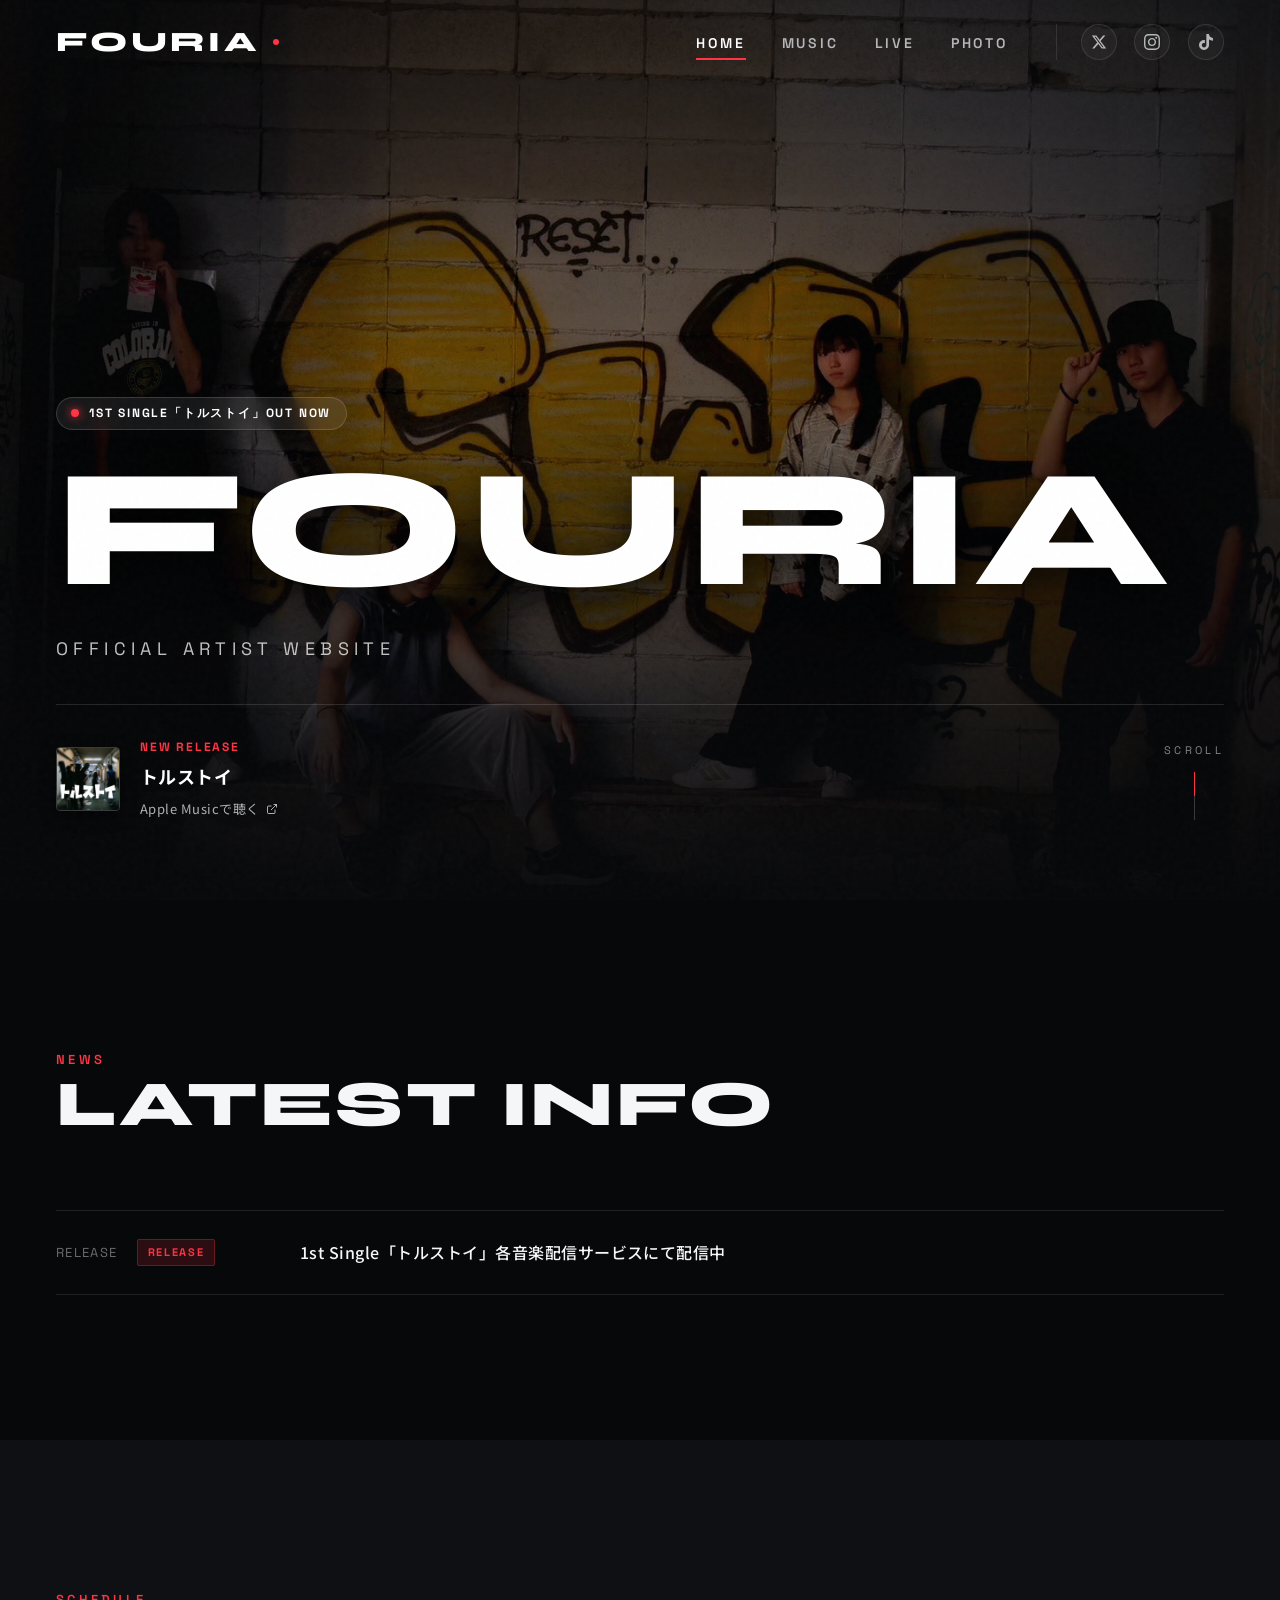
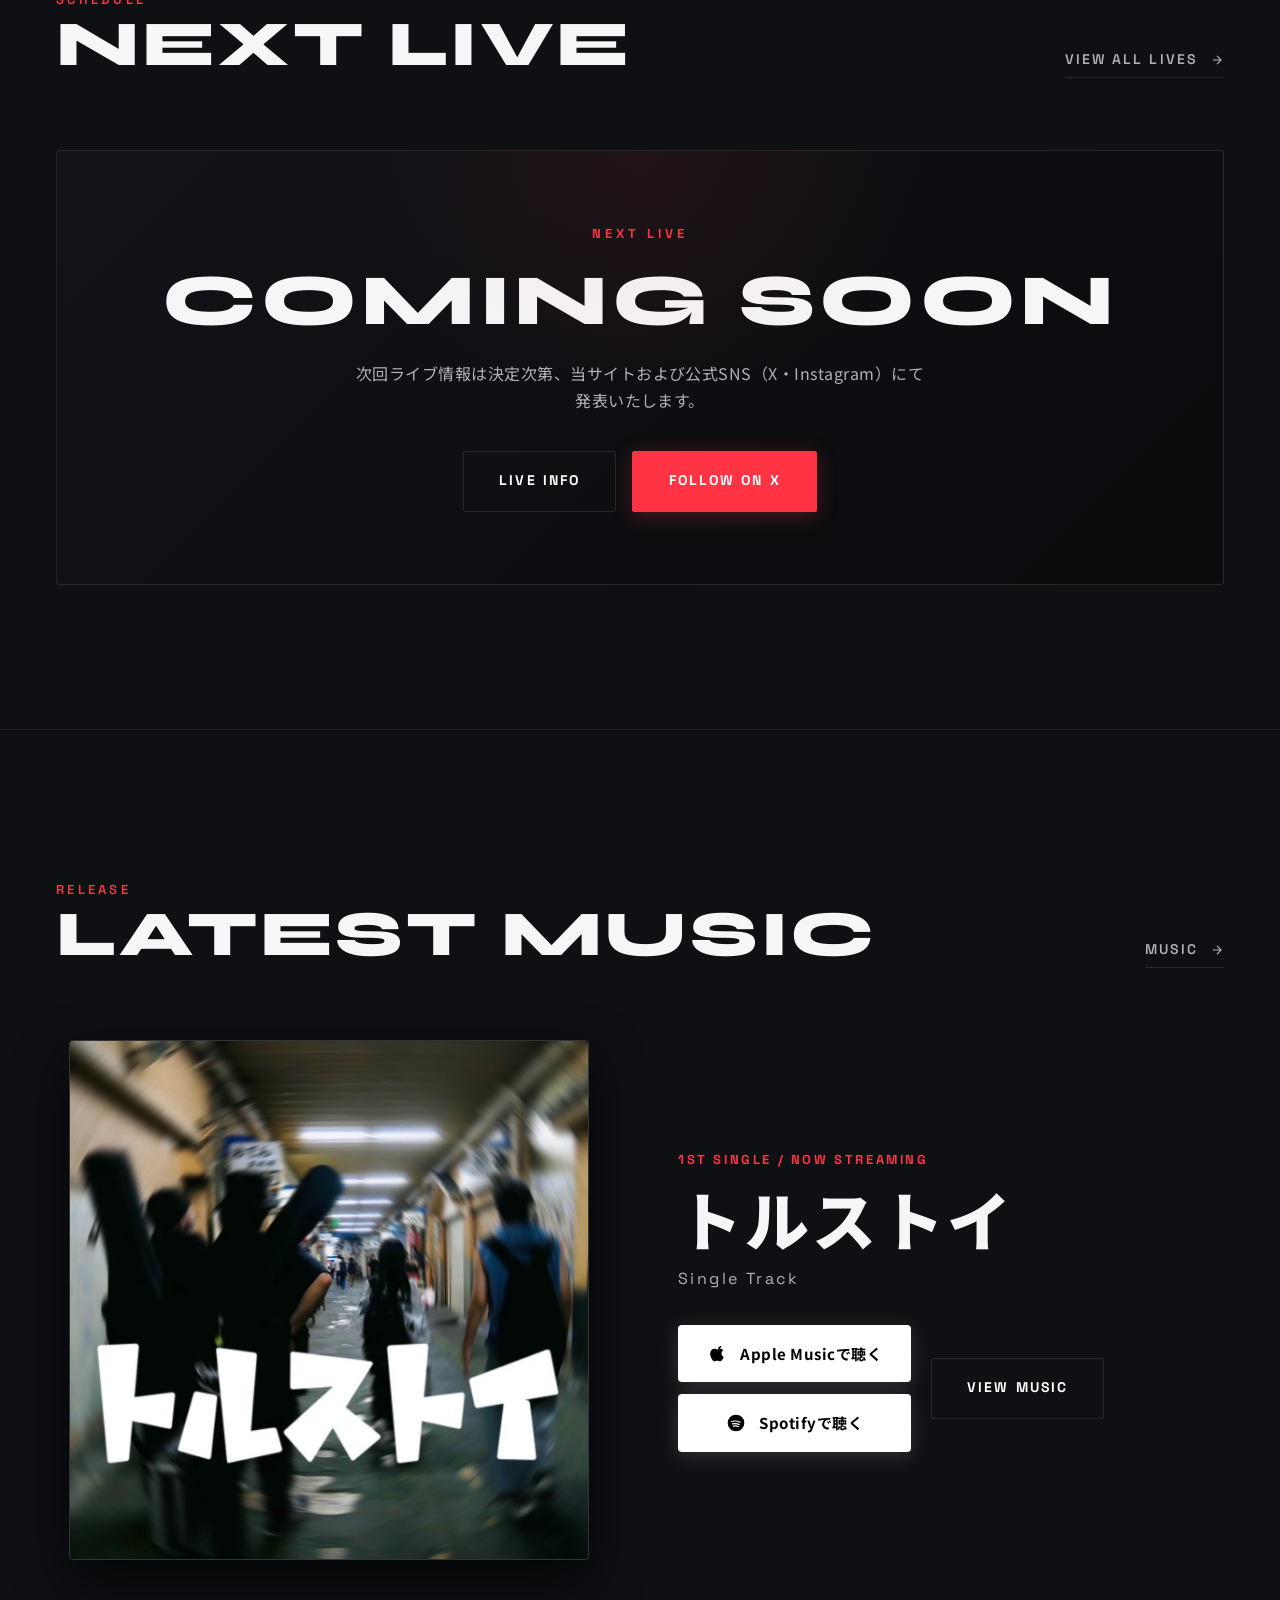
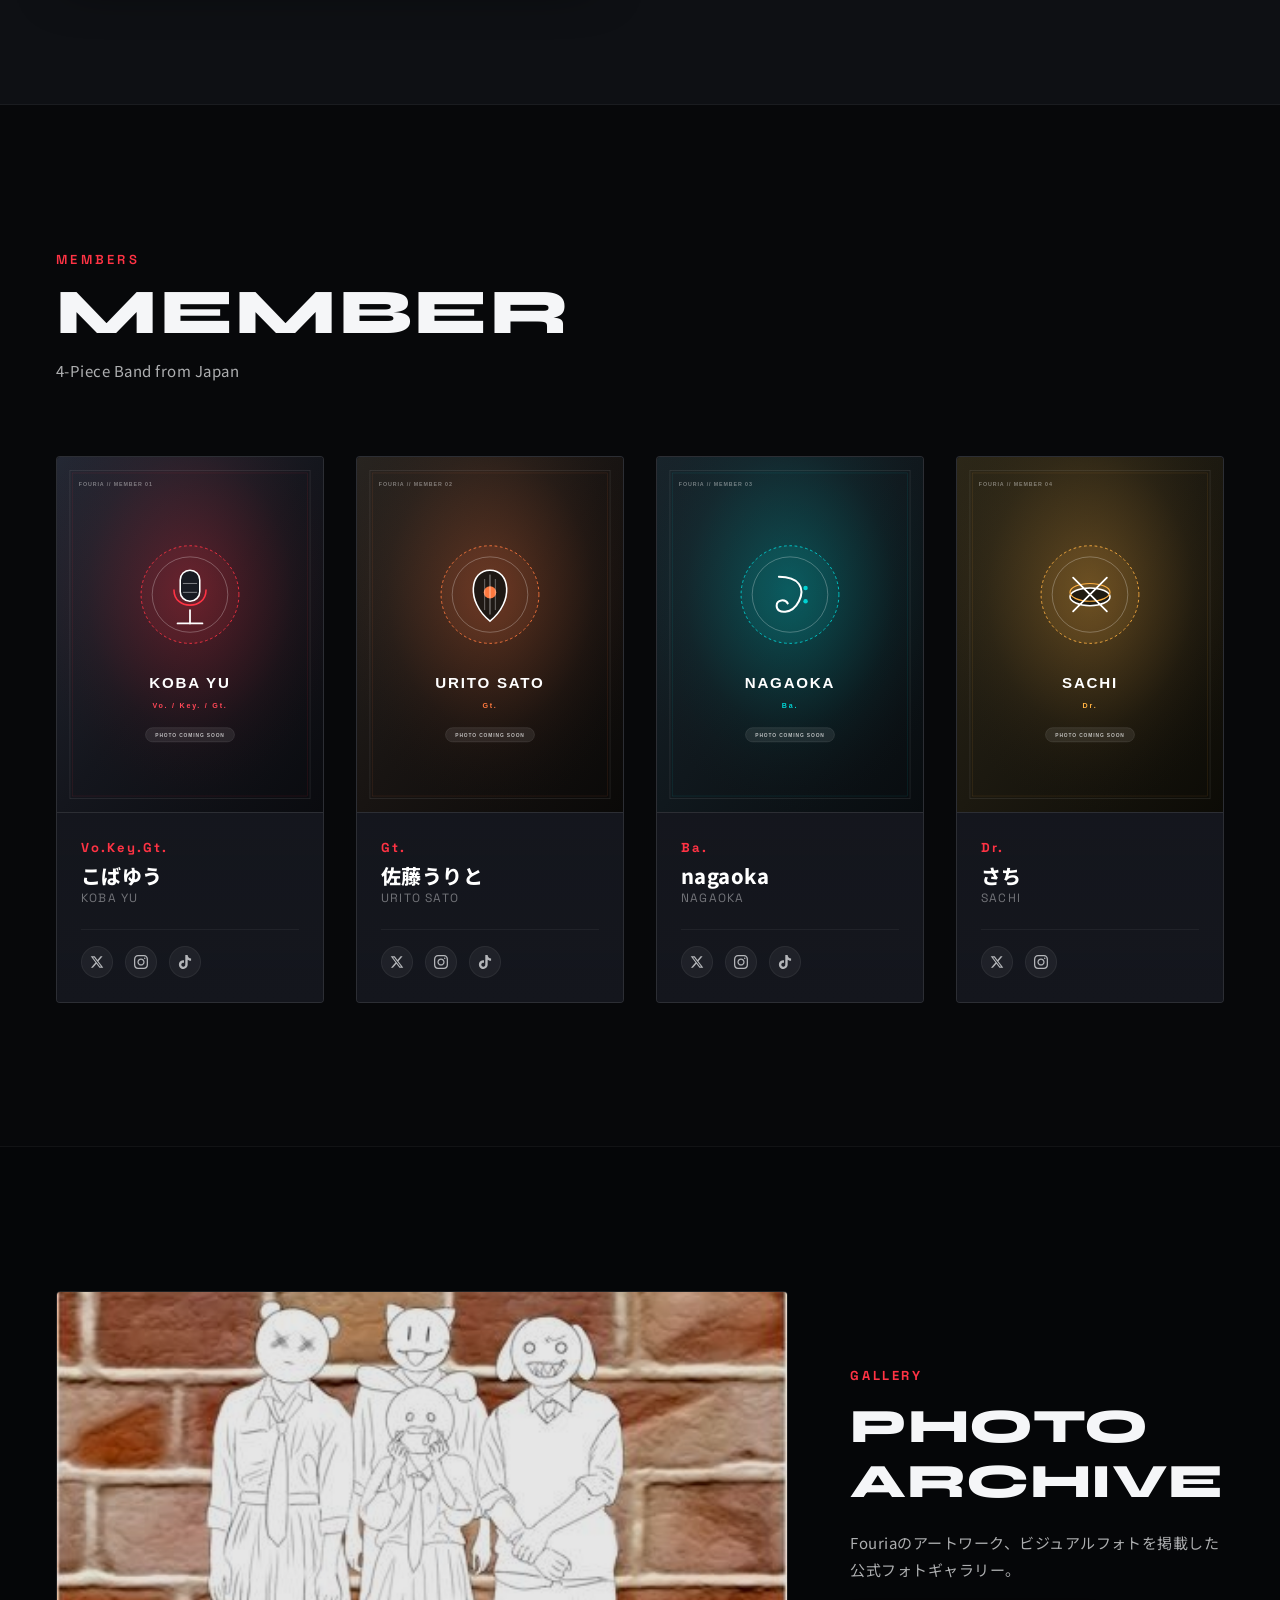
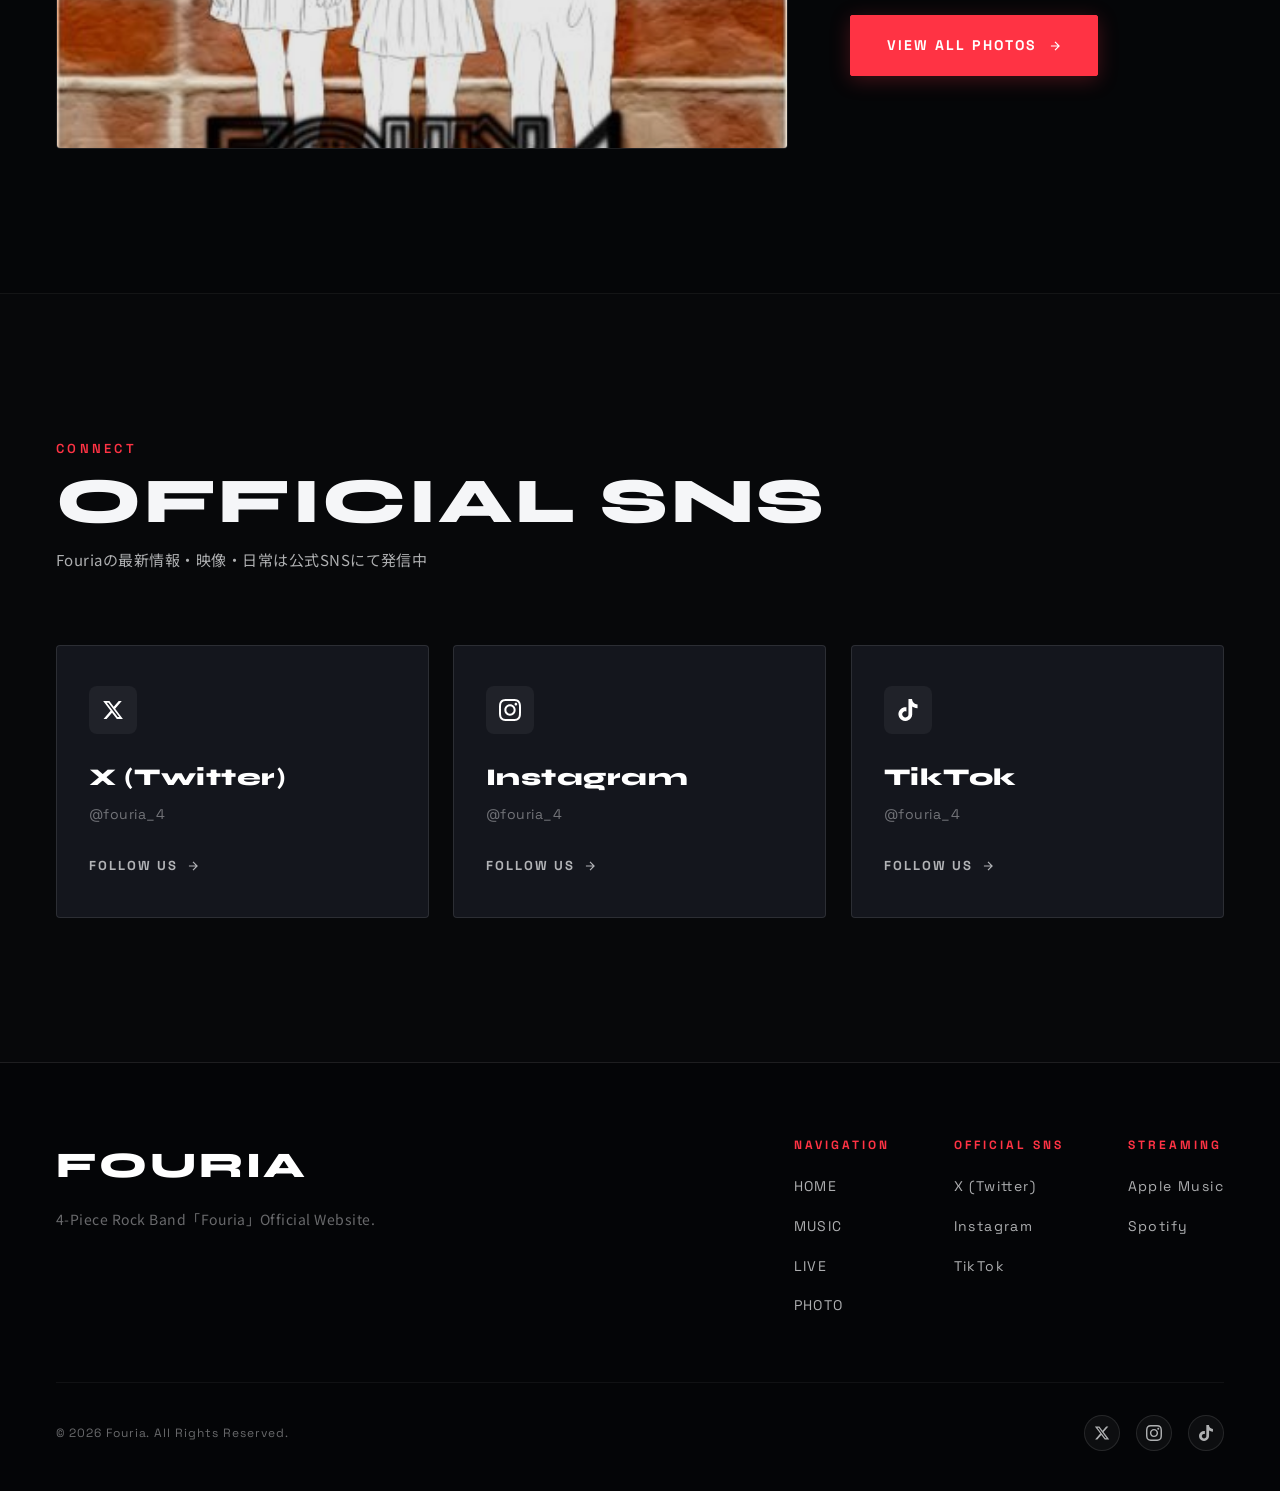
==== commit 53e8a05a: "Update website" ====
--- a/index.html
+++ b/index.html
@@ -1,3 +1,4 @@
+
 <!DOCTYPE html>
 <html lang="ja">
 <head>
@@ -98,7 +99,7 @@
          ====================================================================== -->
     <section class="hero" id="hero">
       <div class="hero__bg">
-        <img src="images/music/tolstoy.jpg" alt="Fouria Artwork" class="hero__bg-img" fetchpriority="high">
+        <img src="images/photo/fouria_band.jpg" alt="Fouria members in front of a yellow graffiti wall" class="hero__bg-img" fetchpriority="high">
         <div class="hero__overlay"></div>
       </div>
 
@@ -151,14 +152,13 @@
         <!-- News items rendered by js/main.js from js/data.js -->
         <div class="news-list reveal" id="home-news-list">
           <noscript>
-            <a href="music.html" class="news-item">
+            <div class="news-item news-item--static">
               <div class="news-item__meta">
                 <span class="news-item__date">RELEASE</span>
                 <span class="news-item__badge">RELEASE</span>
               </div>
               <div class="news-item__title">1st Single「トルストイ」各音楽配信サービスにて配信中</div>
-              <div class="news-item__arrow">&rarr;</div>
-            </a>
+            </div>
           </noscript>
         </div>
       </div>
@@ -211,7 +211,7 @@
             <h2 class="section-title">LATEST MUSIC</h2>
           </div>
           <a href="music.html" class="view-more-link">
-            <span>DISCOGRAPHY</span>
+            <span>MUSIC</span>
             <svg viewBox="0 0 24 24"><path fill="none" stroke="currentColor" stroke-width="2" d="M5 12h14M12 5l7 7-7 7"/></svg>
           </a>
         </div>
@@ -236,10 +236,16 @@
             <h3 class="music-spotlight__title">トルストイ</h3>
             <p class="music-spotlight__type">Single Track</p>
             <div class="music-spotlight__actions">
+              <div class="streaming-actions streaming-actions--vertical">
               <a href="https://music.apple.com/jp/album/%E3%83%88%E3%83%AB%E3%82%B9%E3%83%88%E3%82%A4-single/1781209106" target="_blank" rel="noopener noreferrer" class="btn-applemusic">
                 <svg viewBox="0 0 24 24"><path fill="currentColor" d="M18.71 19.5c-.83 1.24-1.71 2.45-3.05 2.47-1.34.03-1.77-.79-3.29-.79-1.53 0-2 .77-3.27.82-1.31.05-2.3-1.32-3.14-2.53C4.25 17 2.94 12.45 4.7 9.39c.87-1.52 2.43-2.48 4.12-2.51 1.28-.02 2.5.87 3.29.87.78 0 2.26-1.07 3.81-.91.65.03 2.47.26 3.64 1.98-.09.06-2.17 1.28-2.15 3.81.03 3.02 2.65 4.03 2.68 4.04-.03.07-.42 1.44-1.38 2.83M15.97 6.37c.61-.75 1.04-1.8 1.01-2.87-.96.04-2.13.64-2.79 1.43-.57.66-1.06 1.73-.93 2.76 1.08.08 2.1-1.01 2.71-1.32z"/></svg>
-                <span>Apple Musicで再生する</span>
-              </a>
+                <span>Apple Musicで聴く</span>
+              </a>
+              <a href="https://open.spotify.com/track/15N1RzuWmuNK1fmCiFTPmH?si=EIiYYJM-R8mi6MQUTX7Etw&utm_source=line" target="_blank" rel="noopener noreferrer" class="btn-spotify">
+                <svg viewBox="0 0 24 24" aria-hidden="true"><circle cx="12" cy="12" r="10" fill="currentColor"></circle><path d="M7 10.2c3.2-1 6.8-.7 9.8.8M7.8 13.1c2.7-.7 5.7-.4 8.2.8M8.8 15.7c2.1-.5 4.3-.2 6.2.6" fill="none" stroke="#fff" stroke-width="1.35" stroke-linecap="round"></path></svg>
+                <span>Spotifyで聴く</span>
+              </a>
+              </div>
               <a href="music.html" class="btn btn-outline">
                 <span>VIEW MUSIC</span>
               </a>
@@ -450,7 +456,8 @@
           <div class="footer-nav-col">
             <span class="footer-nav-col__title">STREAMING</span>
             <ul class="footer-links">
-              <li><a href="https://music.apple.com/jp/album/%E3%83%88%E3%83%AB%E3%82%B9%E3%83%88%E3%82%A4-single/1781209106" target="_blank" rel="noopener noreferrer" class="footer-link">Apple Music</a></li>
+              <li><a href="https://music.apple.com/jp/artist/fouria/1780771456" target="_blank" rel="noopener noreferrer" class="footer-link">Apple Music</a></li>
+              <li><a href="https://open.spotify.com/artist/4A9iwCh2hBDxgh8zxEOBjT?si=mGRlZ3FZT8-lQDfOc6AXAw&utm_source=line" target="_blank" rel="noopener noreferrer" class="footer-link">Spotify</a></li>
             </ul>
           </div>
         </div>
--- a/css/style.css
+++ b/css/style.css
@@ -536,7 +536,7 @@
   background-color: #000000;
 }
 
-/* Hero Background Visual with Tolstoy Artwork */
+/* Hero Background Visual */
 .hero__bg {
   position: absolute;
   top: 0;
@@ -555,6 +555,14 @@
   transform: scale(1.05);
   filter: brightness(0.65) contrast(1.15);
   animation: heroZoom 20s ease-out forwards;
+}
+
+@media (max-width: 600px) {
+  .hero__bg-img {
+    object-fit: contain;
+    object-position: center;
+    background-color: #000000;
+  }
 }
 
 @keyframes heroZoom {
@@ -815,6 +823,19 @@
   transform: translateX(6px);
 }
 
+.news-item--static {
+  cursor: default;
+}
+
+.news-item--static:hover {
+  background-color: transparent;
+  padding-left: 0;
+}
+
+.news-item--static:hover .news-item__title {
+  color: var(--color-text-main);
+}
+
 /* --------------------------------------------------------------------------
    07. NEXT LIVE Section (Home & Live Page)
    -------------------------------------------------------------------------- */
@@ -1097,6 +1118,17 @@
   align-items: center;
 }
 
+.streaming-actions {
+  display: flex;
+  gap: 0.75rem;
+  flex-wrap: wrap;
+}
+
+.streaming-actions--vertical {
+  flex-direction: column;
+  align-items: stretch;
+}
+
 .btn-applemusic {
   display: inline-flex;
   align-items: center;
@@ -1110,6 +1142,33 @@
   font-size: 0.9375rem;
   transition: all var(--transition-base);
   box-shadow: 0 4px 20px rgba(255, 255, 255, 0.15);
+}
+
+.btn-spotify {
+  display: inline-flex;
+  align-items: center;
+  justify-content: center;
+  gap: 0.85rem;
+  background: #ffffff;
+  color: #000000;
+  padding: 1rem 1.8rem;
+  border-radius: 4px;
+  font-family: var(--font-body);
+  font-weight: 700;
+  font-size: 0.9375rem;
+  transition: all var(--transition-base);
+  box-shadow: 0 4px 20px rgba(255, 255, 255, 0.15);
+}
+
+.btn-spotify:hover {
+  background: #e6e6e6;
+  transform: translateY(-2px);
+  box-shadow: 0 8px 30px rgba(255, 255, 255, 0.25);
+}
+
+.btn-spotify svg {
+  width: 20px;
+  height: 20px;
 }
 
 .btn-applemusic:hover {
